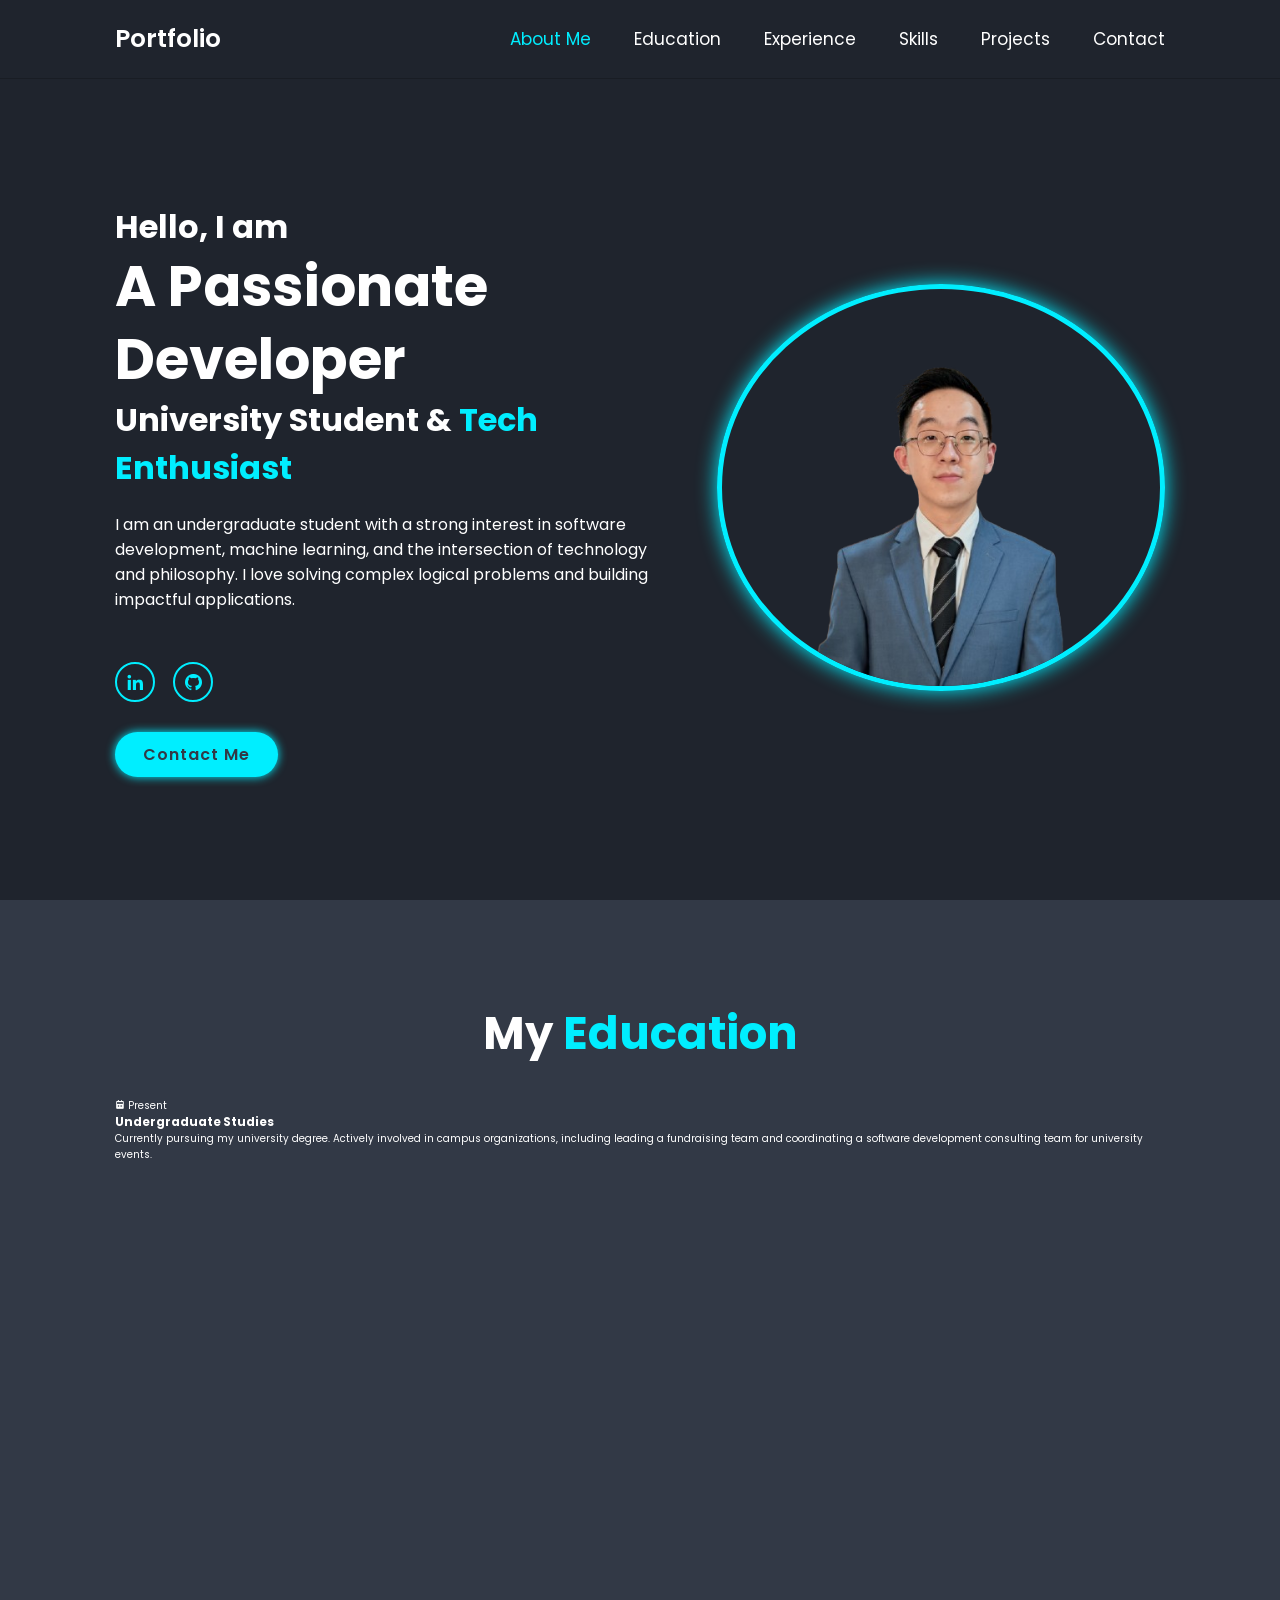
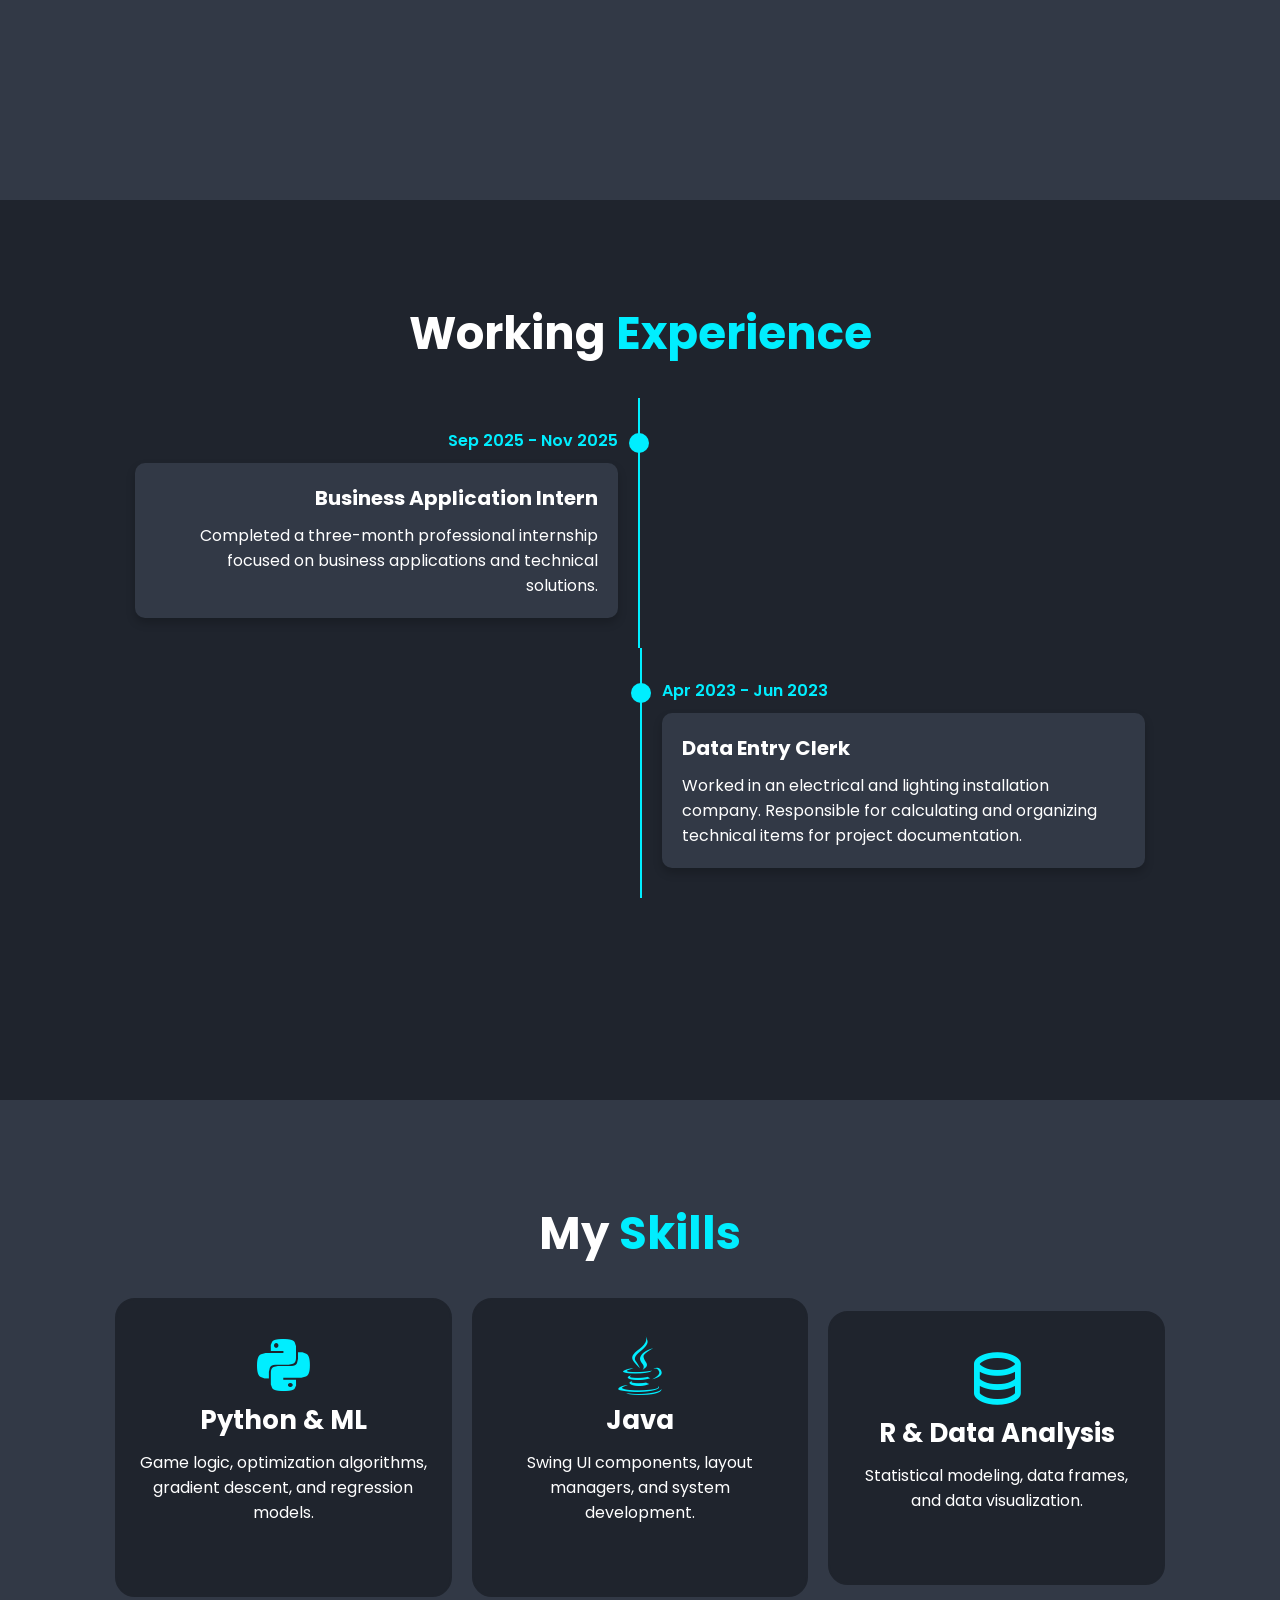
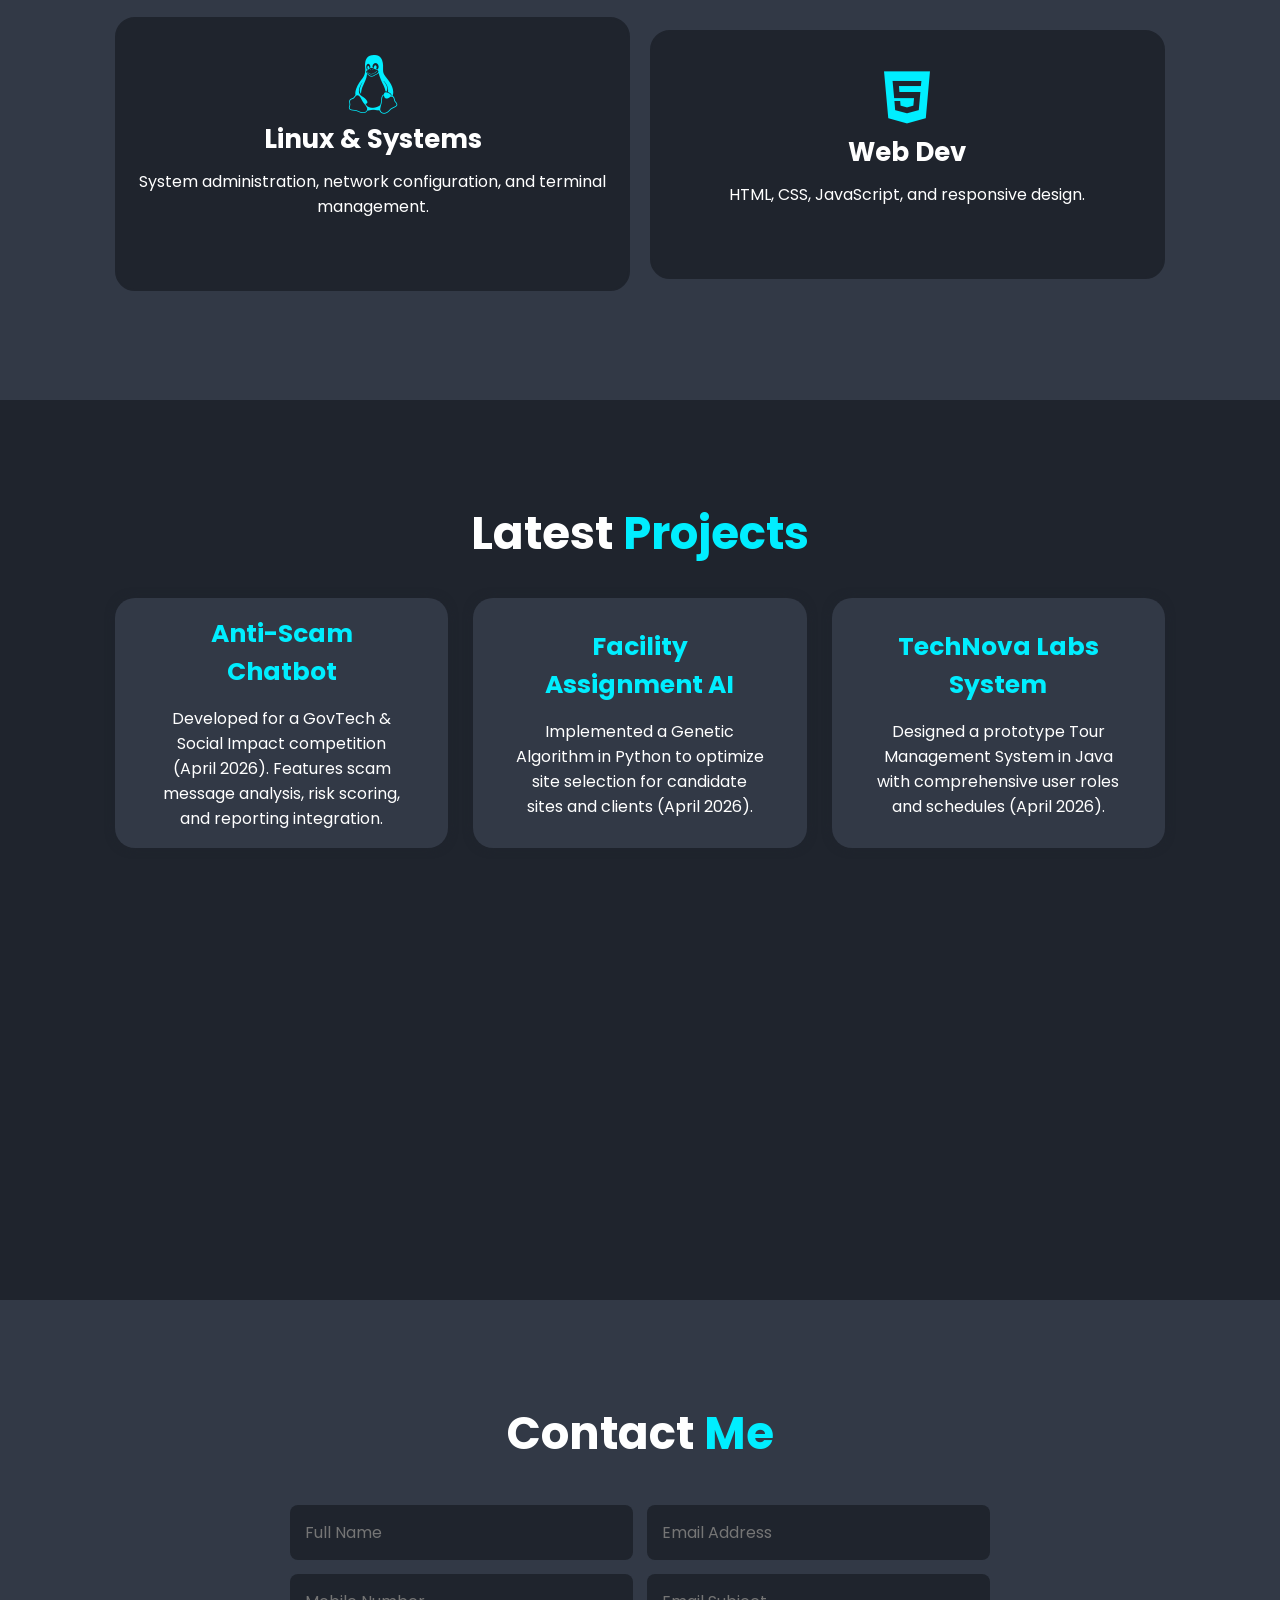
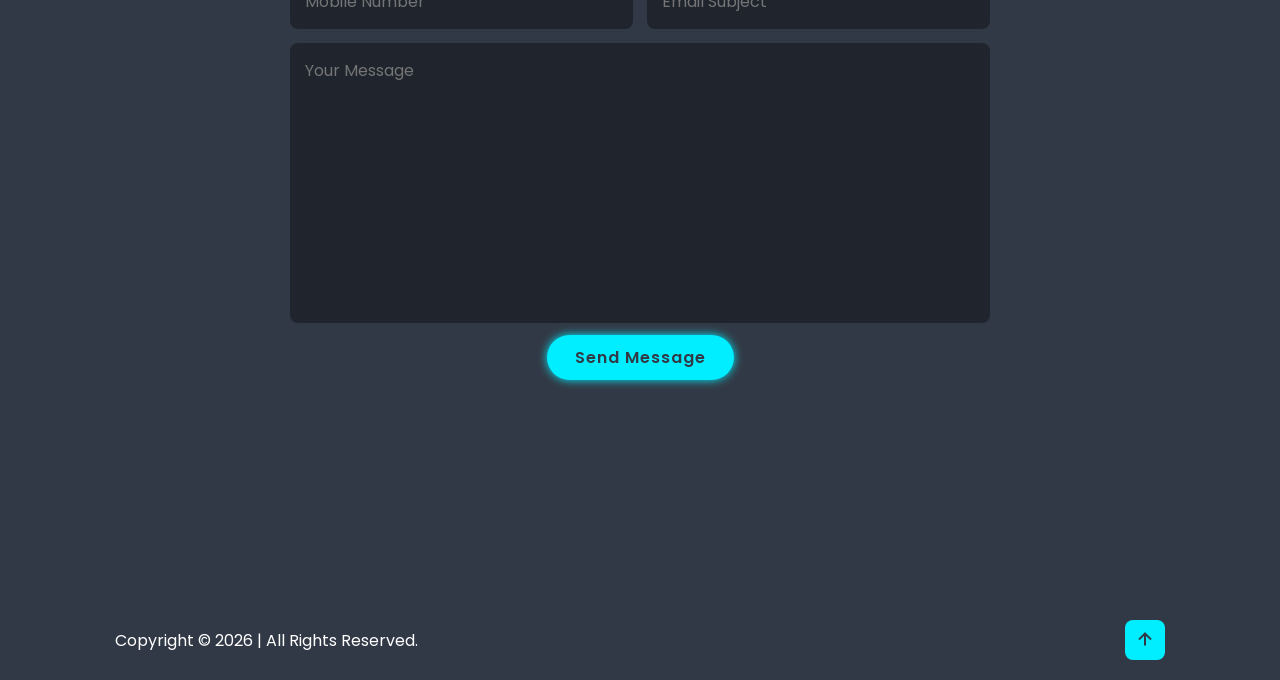
==== index.html @ 5f50805d "Update Profile & Contact Us Section" ====
<!DOCTYPE html>
<html lang="en">
<head>
    <meta charset="UTF-8">
    <meta name="viewport" content="width=device-width, initial-scale=1.0">
    <title>Personal Portfolio</title>
    <!-- Link to external CSS -->
    <link rel="stylesheet" href="style.css">
    <!-- Boxicons for icons -->
    <link href='https://unpkg.com/boxicons@2.1.4/css/boxicons.min.css' rel='stylesheet'>
</head>
<body>

    <!-- Header / Navbar -->
    <header class="header">
        <a href="#home" class="logo">Portfolio</a>
        
        <i class='bx bx-menu' id="menu-icon"></i>

        <nav class="navbar">
            <a href="#home" class="active">About Me</a>
            <a href="#education">Education</a>
            <a href="#experience">Experience</a>
            <a href="#skills">Skills</a>
            <a href="#projects">Projects</a>
            <a href="#contact">Contact</a>
        </nav>
    </header>

    <!-- About Me Section -->
    <section class="home" id="home">
        <div class="home-content">
            <h3>Hello, I am</h3>
            <h1>A Passionate Developer</h1>
            <h3>University Student & <span>Tech Enthusiast</span></h3>
            <p>I am an undergraduate student with a strong interest in software development, machine learning, and the intersection of technology and philosophy. I love solving complex logical problems and building impactful applications.</p>
            <div class="social-media">
                <a href="#"><i class='bx bxl-linkedin'></i></a>
                <a href="#"><i class='bx bxl-github'></i></a>
            </div>
            <a href="#contact" class="btn">Contact Me</a>
        </div>
        <div class="home-img">
            <img src="CK_Profile.png" alt="Profile Picture">
        </div>
    </section>

    <!-- Education Section -->
    <section class="education" id="education">
        <h2 class="heading">My <span>Education</span></h2>
        <div class="education-row">
            <div class="education-column">
                <div class="education-box">
                    <div class="education-content">
                        <div class="content">
                            <div class="year"><i class='bx bxs-calendar'></i> Present</div>
                            <h3>Undergraduate Studies</h3>
                            <p>Currently pursuing my university degree. Actively involved in campus organizations, including leading a fundraising team and coordinating a software development consulting team for university events.</p>
                        </div>
                    </div>
                </div>
            </div>
        </div>
    </section>

    <!-- Experience Section -->
    <section class="experience" id="experience">
        <h2 class="heading">Working <span>Experience</span></h2>
        <div class="timeline">
            <div class="timeline-item">
                <div class="timeline-dot"></div>
                <div class="timeline-date">Sep 2025 - Nov 2025</div>
                <div class="timeline-content">
                    <h3>Business Application Intern</h3>
                    <p>Completed a three-month professional internship focused on business applications and technical solutions.</p>
                </div>
            </div>
            <div class="timeline-item">
                <div class="timeline-dot"></div>
                <div class="timeline-date">Apr 2023 - Jun 2023</div>
                <div class="timeline-content">
                    <h3>Data Entry Clerk</h3>
                    <p>Worked in an electrical and lighting installation company. Responsible for calculating and organizing technical items for project documentation.</p>
                </div>
            </div>
        </div>
    </section>

    <!-- Skills Section -->
    <section class="skills" id="skills">
        <h2 class="heading">My <span>Skills</span></h2>
        <div class="skills-container">
            <div class="skill-box">
                <i class='bx bxl-python'></i>
                <h3>Python & ML</h3>
                <p>Game logic, optimization algorithms, gradient descent, and regression models.</p>
            </div>
            <div class="skill-box">
                <i class='bx bxl-java'></i>
                <h3>Java</h3>
                <p>Swing UI components, layout managers, and system development.</p>
            </div>
            <div class="skill-box">
                <i class='bx bx-data'></i>
                <h3>R & Data Analysis</h3>
                <p>Statistical modeling, data frames, and data visualization.</p>
            </div>
            <div class="skill-box">
                <i class='bx bxl-tux'></i>
                <h3>Linux & Systems</h3>
                <p>System administration, network configuration, and terminal management.</p>
            </div>
            <div class="skill-box">
                <i class='bx bxl-html5'></i>
                <h3>Web Dev</h3>
                <p>HTML, CSS, JavaScript, and responsive design.</p>
            </div>
        </div>
    </section>

    <!-- Projects Section -->
    <section class="projects" id="projects">
        <h2 class="heading">Latest <span>Projects</span></h2>
        <div class="portfolio-container">
            <div class="portfolio-box">
                <div class="portfolio-layer">
                    <h4>Anti-Scam Chatbot</h4>
                    <p>Developed for a GovTech & Social Impact competition (April 2026). Features scam message analysis, risk scoring, and reporting integration.</p>
                </div>
            </div>
            <div class="portfolio-box">
                <div class="portfolio-layer">
                    <h4>Facility Assignment AI</h4>
                    <p>Implemented a Genetic Algorithm in Python to optimize site selection for candidate sites and clients (April 2026).</p>
                </div>
            </div>
            <div class="portfolio-box">
                <div class="portfolio-layer">
                    <h4>TechNova Labs System</h4>
                    <p>Designed a prototype Tour Management System in Java with comprehensive user roles and schedules (April 2026).</p>
                </div>
            </div>
        </div>
    </section>

    <!-- Contact Section -->
    <section class="contact" id="contact">
        <h2 class="heading">Contact <span>Me</span></h2>
        
        <!-- Replace YOUR_EMAIL_HERE with your actual email address -->
        <form action="https://formsubmit.co/tterry616@gmail.com" method="POST">
            
            <!-- Optional: Hide the ReCaptcha and specify a success page -->
            <input type="hidden" name="_captcha" value="false">
            <input type="hidden" name="_next" value="https://tangcheekinportfolio.vercel.app/"> <!-- Optional redirect -->

            <div class="input-box">
                <!-- Added name attributes and 'required' so they can't send empty forms -->
                <input type="text" name="name" placeholder="Full Name" required>
                <input type="email" name="email" placeholder="Email Address" required>
            </div>
            <div class="input-box">
                <input type="number" name="phone" placeholder="Mobile Number">
                <input type="text" name="subject" placeholder="Email Subject" required>
            </div>
            <!-- Added name attribute -->
            <textarea name="message" id="" cols="30" rows="10" placeholder="Your Message" required></textarea>
            <input type="submit" value="Send Message" class="btn">
        </form>
    </section>

    <!-- Footer -->
    <footer class="footer">
        <div class="footer-text">
            <p>Copyright &copy; 2026 | All Rights Reserved.</p>
        </div>
        <div class="footer-iconTop">
            <a href="#home"><i class='bx bx-up-arrow-alt'></i></a>
        </div>
    </footer>

    <!-- Link to external JavaScript -->
    <script src="script.js"></script>
</body>
</html>
---- style.css ----
@import url('https://fonts.googleapis.com/css2?family=Poppins:wght@300;400;500;600;700&display=swap');

* {
    margin: 0;
    padding: 0;
    box-sizing: border-box;
    text-decoration: none;
    border: none;
    outline: none;
    scroll-behavior: smooth;
    font-family: 'Poppins', sans-serif;
}

:root {
    --bg-color: #1f242d;
    --second-bg-color: #323946;
    --text-color: #fff;
    --main-color: #0ef;
}

html {
    font-size: 62.5%;
    overflow-x: hidden;
}

body {
    background: var(--bg-color);
    color: var(--text-color);
}

section {
    min-height: 100vh;
    padding: 10rem 9% 2rem;
}

.heading {
    text-align: center;
    font-size: 4.5rem;
    margin-bottom: 3rem;
}

.heading span {
    color: var(--main-color);
}

/* --- Header --- */
.header {
    position: fixed;
    top: 0;
    left: 0;
    width: 100%;
    padding: 2rem 9%;
    background: var(--bg-color);
    display: flex;
    justify-content: space-between;
    align-items: center;
    z-index: 100;
    border-bottom: 1px solid rgba(0, 0, 0, 0.2);
}

.logo {
    font-size: 2.5rem;
    color: var(--text-color);
    font-weight: 600;
    cursor: pointer;
}

.navbar a {
    font-size: 1.7rem;
    color: var(--text-color);
    margin-left: 4rem;
    transition: .3s;
}

.navbar a:hover,
.navbar a.active {
    color: var(--main-color);
}

#menu-icon {
    font-size: 3.6rem;
    color: var(--text-color);
    display: none;
    cursor: pointer;
}

/* --- Home / About Me --- */
.home {
    display: flex;
    justify-content: center;
    align-items: center;
    gap: 4rem;
}

.home-content h3 {
    font-size: 3.2rem;
    font-weight: 700;
}

.home-content h3:nth-of-type(2) {
    margin-bottom: 2rem;
}

span {
    color: var(--main-color);
}

.home-content h1 {
    font-size: 5.6rem;
    font-weight: 700;
    line-height: 1.3;
}

.home-content p {
    font-size: 1.6rem;
    margin-bottom: 2rem;
}

.social-media a {
    display: inline-flex;
    justify-content: center;
    align-items: center;
    width: 4rem;
    height: 4rem;
    background: transparent;
    border: .2rem solid var(--main-color);
    border-radius: 50%;
    font-size: 2rem;
    color: var(--main-color);
    margin: 3rem 1.5rem 3rem 0;
    transition: .5s ease;
}

.social-media a:hover {
    background: var(--main-color);
    color: var(--second-bg-color);
    box-shadow: 0 0 1rem var(--main-color);
}

.btn {
    display: inline-block;
    padding: 1rem 2.8rem;
    background: var(--main-color);
    border-radius: 4rem;
    box-shadow: 0 0 1rem var(--main-color);
    font-size: 1.6rem;
    color: var(--second-bg-color);
    letter-spacing: .1rem;
    font-weight: 600;
    transition: .5s ease;
}

.btn:hover {
    box-shadow: none;
}

.home-img img {
    width: 35vw;
    border-radius: 50%;
    border: 5px solid var(--main-color);
    box-shadow: 0 0 20px var(--main-color);
}

/* --- General Sections Styling --- */
.education, .skills, .contact {
    background: var(--second-bg-color);
}

/* --- Experience Timeline --- */
.timeline {
    position: relative;
    max-width: 1200px;
    margin: 0 auto;
}

.timeline-item {
    padding: 3rem 2rem;
    position: relative;
    width: 50%;
    border-left: .2rem solid var(--main-color);
}

.timeline-item:nth-child(even) {
    left: 50%;
}

.timeline-item:nth-child(odd) {
    left: 0;
    text-align: right;
    border-left: none;
    border-right: .2rem solid var(--main-color);
}

.timeline-dot {
    position: absolute;
    width: 2rem;
    height: 2rem;
    background: var(--main-color);
    border-radius: 50%;
    top: 3.5rem;
}

.timeline-item:nth-child(odd) .timeline-dot {
    right: -1.1rem;
}

.timeline-item:nth-child(even) .timeline-dot {
    left: -1.1rem;
}

.timeline-date {
    font-size: 1.6rem;
    color: var(--main-color);
    font-weight: 600;
    margin-bottom: 1rem;
}

.timeline-content {
    background: var(--second-bg-color);
    padding: 2rem;
    border-radius: 1rem;
    box-shadow: 0 .5rem 1rem rgba(0,0,0,0.2);
}

.timeline-content h3 {
    font-size: 2rem;
    margin-bottom: 1rem;
}

.timeline-content p {
    font-size: 1.6rem;
}

/* --- Skills --- */
.skills-container {
    display: flex;
    justify-content: center;
    align-items: center;
    flex-wrap: wrap;
    gap: 2rem;
}

.skill-box {
    flex: 1 1 30rem;
    background: var(--bg-color);
    padding: 3rem 2rem 4rem;
    border-radius: 2rem;
    text-align: center;
    border: .2rem solid var(--bg-color);
    transition: .5s ease;
}

.skill-box:hover {
    border-color: var(--main-color);
    transform: scale(1.02);
}

.skill-box i {
    font-size: 7rem;
    color: var(--main-color);
}

.skill-box h3 {
    font-size: 2.6rem;
}

.skill-box p {
    font-size: 1.6rem;
    margin: 1rem 0 3rem;
}

/* --- Projects --- */
.portfolio-container {
    display: grid;
    grid-template-columns: repeat(auto-fit, minmax(300px, 1fr));
    align-items: center;
    gap: 2.5rem;
}

.portfolio-box {
    position: relative;
    border-radius: 2rem;
    box-shadow: 0 0 1rem var(--bg-color);
    overflow: hidden;
    display: flex;
    background: var(--second-bg-color);
    padding: 4rem;
    height: 250px;
}

.portfolio-layer {
    display: flex;
    justify-content: center;
    align-items: center;
    flex-direction: column;
    text-align: center;
}

.portfolio-layer h4 {
    font-size: 2.5rem;
    color: var(--main-color);
    margin-bottom: 1.5rem;
}

.portfolio-layer p {
    font-size: 1.6rem;
}

/* --- Contact --- */
.contact form {
    max-width: 70rem;
    margin: 1rem auto;
    text-align: center;
    margin-bottom: 3rem;
}

.contact form .input-box {
    display: flex;
    justify-content: space-between;
    flex-wrap: wrap;
}

.contact form .input-box input,
.contact form textarea {
    width: 100%;
    padding: 1.5rem;
    font-size: 1.6rem;
    color: var(--text-color);
    background: var(--bg-color);
    border-radius: .8rem;
    margin: .7rem 0;
}

.contact form .input-box input {
    width: 49%;
}

.contact form textarea {
    resize: none;
}

/* --- Footer --- */
.footer {
    display: flex;
    justify-content: space-between;
    align-items: center;
    flex-wrap: wrap;
    padding: 2rem 9%;
    background: var(--second-bg-color);
}

.footer-text p {
    font-size: 1.6rem;
}

.footer-iconTop a {
    display: inline-flex;
    justify-content: center;
    align-items: center;
    padding: .8rem;
    background: var(--main-color);
    border-radius: .8rem;
    transition: .5s ease;
}

.footer-iconTop a:hover {
    box-shadow: 0 0 1rem var(--main-color);
}

.footer-iconTop a i {
    font-size: 2.4rem;
    color: var(--second-bg-color);
}

/* --- Responsive Media Queries --- */
@media (max-width: 991px) {
    html {
        font-size: 55%;
    }
    .timeline-item { width: 100%; border-left: .2rem solid var(--main-color); border-right: none;}
    .timeline-item:nth-child(even), .timeline-item:nth-child(odd) { left: 0; text-align: left; }
    .timeline-item:nth-child(odd) .timeline-dot, .timeline-item:nth-child(even) .timeline-dot { left: -1.1rem; }
}

@media (max-width: 768px) {
    #menu-icon {
        display: block;
    }
    .navbar {
        position: absolute;
        top: 100%;
        left: 0;
        width: 100%;
        padding: 1rem 3%;
        background: var(--bg-color);
        border-top: .1rem solid rgba(0, 0, 0, .2);
        box-shadow: 0 .5rem 1rem rgba(0, 0, 0, .2);
        display: none;
    }
    .navbar.active {
        display: block;
    }
    .navbar a {
        display: block;
        font-size: 2rem;
        margin: 3rem 0;
    }
    .home {
        flex-direction: column;
    }
    .home-content h3 {
        font-size: 2.6rem;
    }
    .home-content h1 {
        font-size: 5rem;
    }
    .home-img img {
        width: 70vw;
        margin-top: 4rem;
    }
    .contact form .input-box input {
        width: 100%;
    }
}
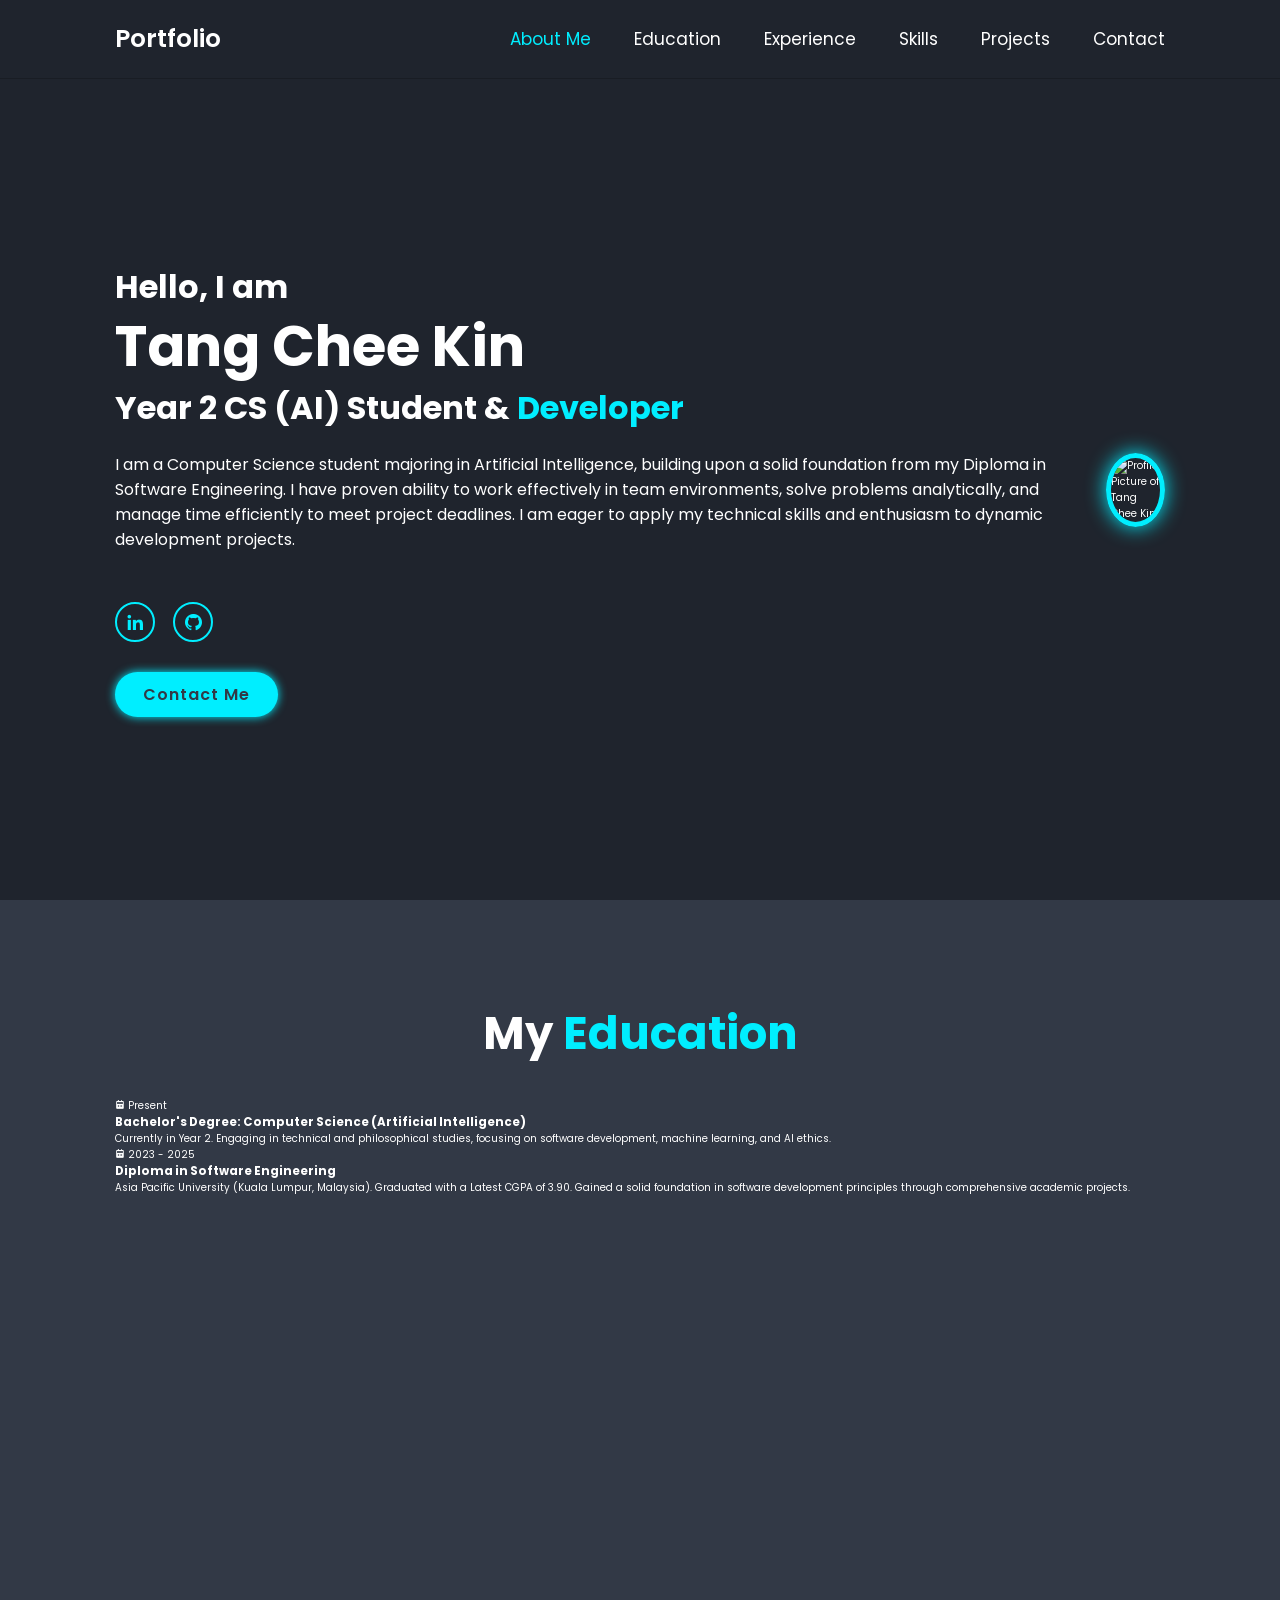
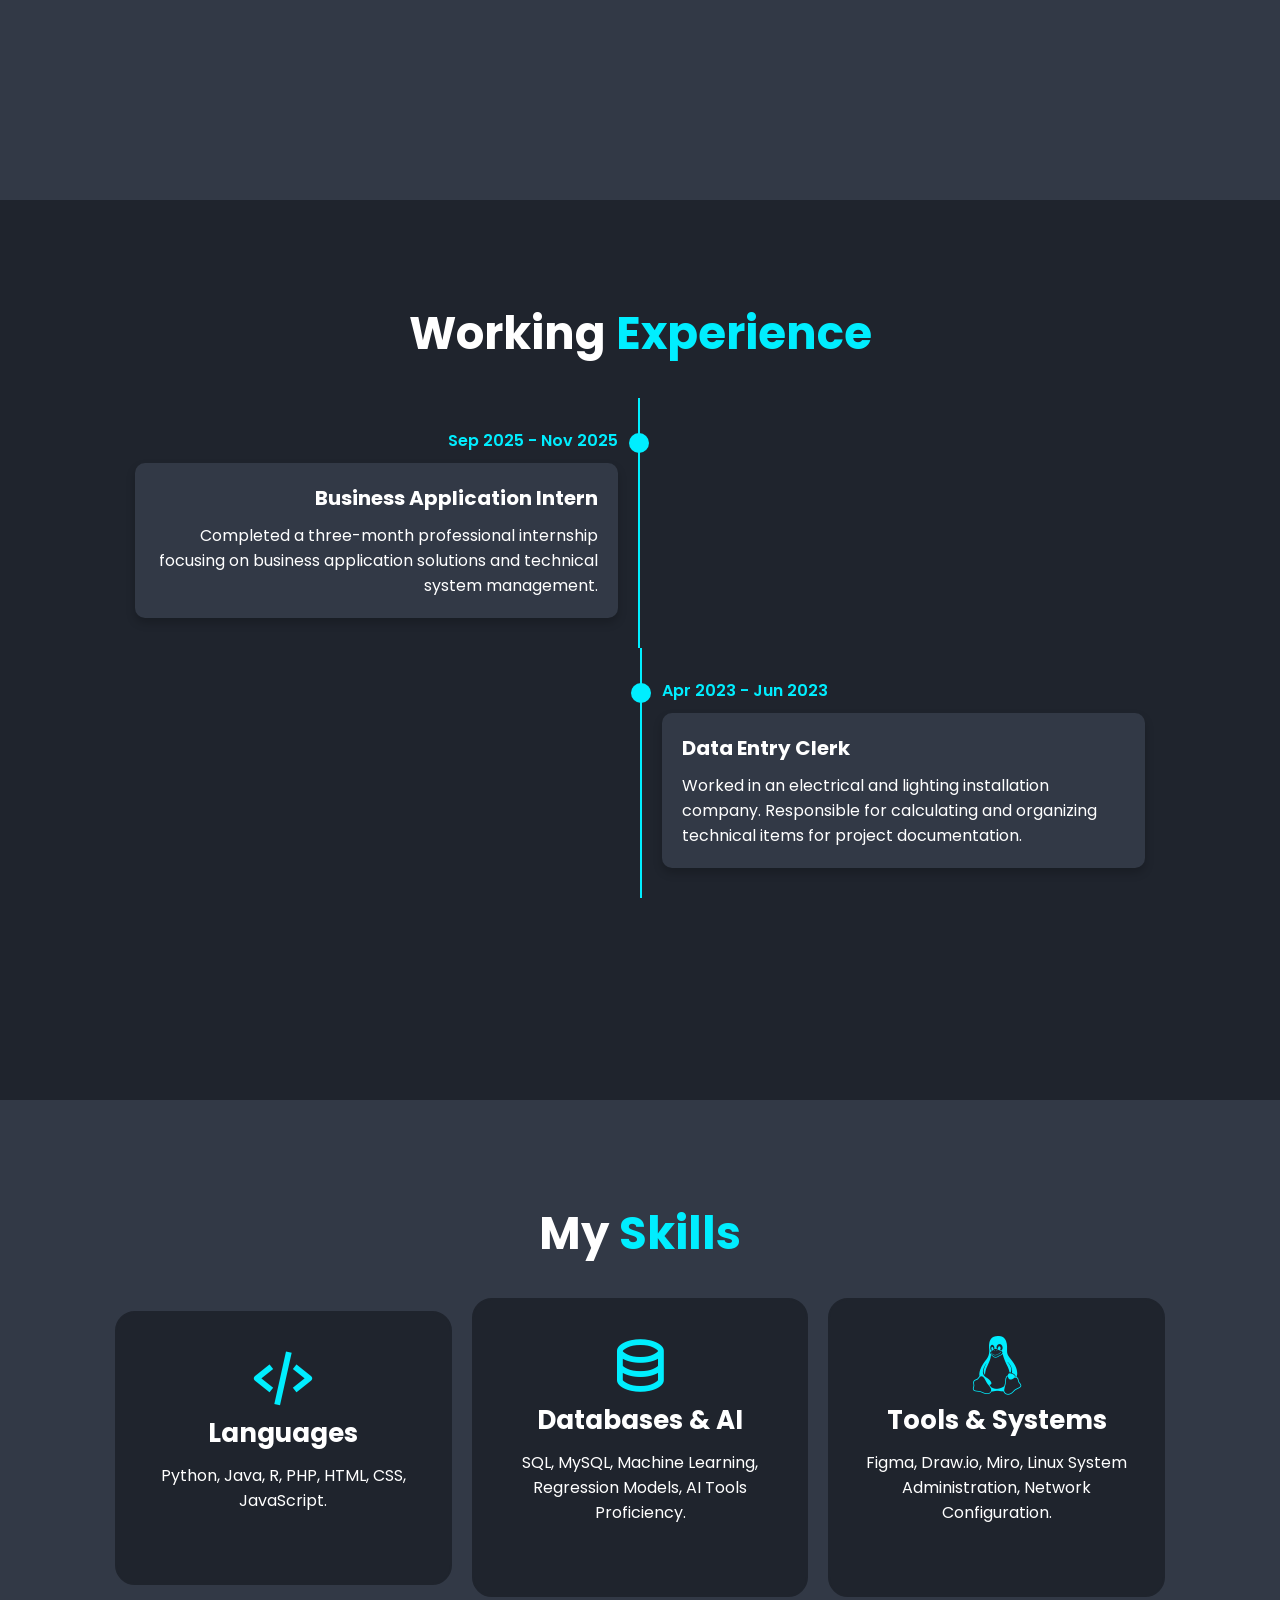
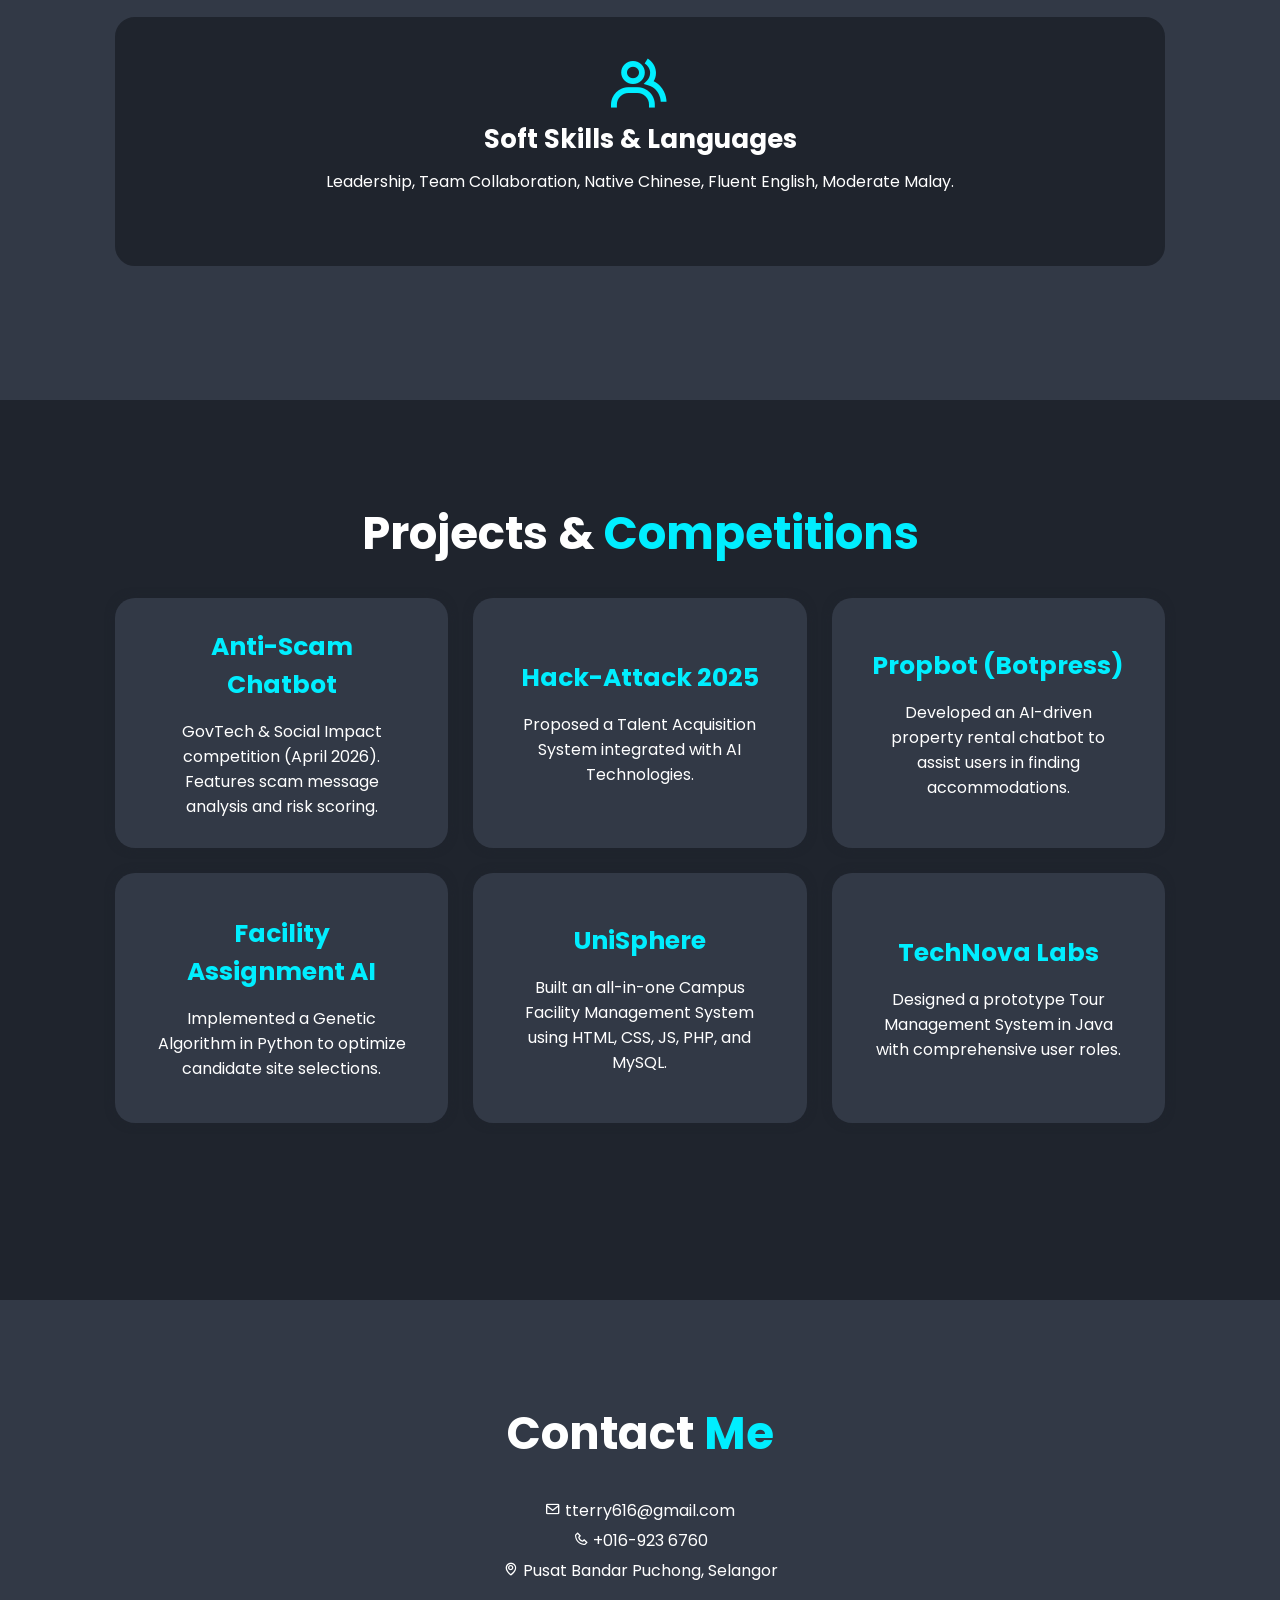
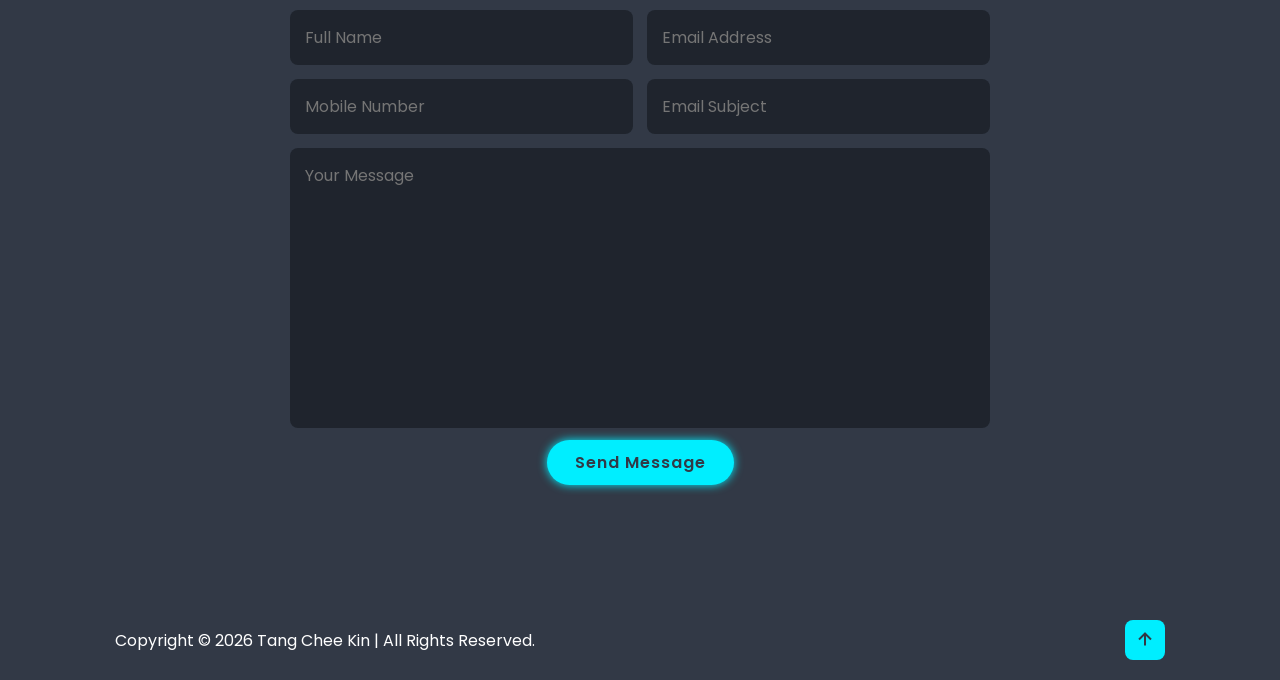
==== commit d8b881b9: "Update education & about me description" ====
--- a/index.html
+++ b/index.html
@@ -3,7 +3,7 @@
 <head>
     <meta charset="UTF-8">
     <meta name="viewport" content="width=device-width, initial-scale=1.0">
-    <title>Personal Portfolio</title>
+    <title>Tang Chee Kin - Portfolio</title>
     <!-- Link to external CSS -->
     <link rel="stylesheet" href="style.css">
     <!-- Boxicons for icons -->
@@ -31,9 +31,9 @@
     <section class="home" id="home">
         <div class="home-content">
             <h3>Hello, I am</h3>
-            <h1>A Passionate Developer</h1>
-            <h3>University Student & <span>Tech Enthusiast</span></h3>
-            <p>I am an undergraduate student with a strong interest in software development, machine learning, and the intersection of technology and philosophy. I love solving complex logical problems and building impactful applications.</p>
+            <h1>Tang Chee Kin</h1>
+            <h3>Year 2 CS (AI) Student & <span>Developer</span></h3>
+            <p>I am a Computer Science student majoring in Artificial Intelligence, building upon a solid foundation from my Diploma in Software Engineering. I have proven ability to work effectively in team environments, solve problems analytically, and manage time efficiently to meet project deadlines. I am eager to apply my technical skills and enthusiasm to dynamic development projects.</p>
             <div class="social-media">
                 <a href="#"><i class='bx bxl-linkedin'></i></a>
                 <a href="#"><i class='bx bxl-github'></i></a>
@@ -41,7 +41,7 @@
             <a href="#contact" class="btn">Contact Me</a>
         </div>
         <div class="home-img">
-            <img src="CK_Profile.png" alt="Profile Picture">
+            <img src="Profile.png" alt="Profile Picture of Tang Chee Kin">
         </div>
     </section>
 
@@ -54,8 +54,15 @@
                     <div class="education-content">
                         <div class="content">
                             <div class="year"><i class='bx bxs-calendar'></i> Present</div>
-                            <h3>Undergraduate Studies</h3>
-                            <p>Currently pursuing my university degree. Actively involved in campus organizations, including leading a fundraising team and coordinating a software development consulting team for university events.</p>
+                            <h3>Bachelor's Degree: Computer Science (Artificial Intelligence)</h3>
+                            <p>Currently in Year 2. Engaging in technical and philosophical studies, focusing on software development, machine learning, and AI ethics.</p>
+                        </div>
+                    </div>
+                    <div class="education-content">
+                        <div class="content">
+                            <div class="year"><i class='bx bxs-calendar'></i> 2023 - 2025</div>
+                            <h3>Diploma in Software Engineering</h3>
+                            <p>Asia Pacific University (Kuala Lumpur, Malaysia). Graduated with a Latest CGPA of 3.90. Gained a solid foundation in software development principles through comprehensive academic projects.</p>
                         </div>
                     </div>
                 </div>
@@ -72,7 +79,7 @@
                 <div class="timeline-date">Sep 2025 - Nov 2025</div>
                 <div class="timeline-content">
                     <h3>Business Application Intern</h3>
-                    <p>Completed a three-month professional internship focused on business applications and technical solutions.</p>
+                    <p>Completed a three-month professional internship focusing on business application solutions and technical system management.</p>
                 </div>
             </div>
             <div class="timeline-item">
@@ -91,53 +98,66 @@
         <h2 class="heading">My <span>Skills</span></h2>
         <div class="skills-container">
             <div class="skill-box">
-                <i class='bx bxl-python'></i>
-                <h3>Python & ML</h3>
-                <p>Game logic, optimization algorithms, gradient descent, and regression models.</p>
-            </div>
-            <div class="skill-box">
-                <i class='bx bxl-java'></i>
-                <h3>Java</h3>
-                <p>Swing UI components, layout managers, and system development.</p>
+                <i class='bx bx-code-alt'></i>
+                <h3>Languages</h3>
+                <p>Python, Java, R, PHP, HTML, CSS, JavaScript.</p>
             </div>
             <div class="skill-box">
                 <i class='bx bx-data'></i>
-                <h3>R & Data Analysis</h3>
-                <p>Statistical modeling, data frames, and data visualization.</p>
+                <h3>Databases & AI</h3>
+                <p>SQL, MySQL, Machine Learning, Regression Models, AI Tools Proficiency.</p>
             </div>
             <div class="skill-box">
                 <i class='bx bxl-tux'></i>
-                <h3>Linux & Systems</h3>
-                <p>System administration, network configuration, and terminal management.</p>
-            </div>
-            <div class="skill-box">
-                <i class='bx bxl-html5'></i>
-                <h3>Web Dev</h3>
-                <p>HTML, CSS, JavaScript, and responsive design.</p>
+                <h3>Tools & Systems</h3>
+                <p>Figma, Draw.io, Miro, Linux System Administration, Network Configuration.</p>
+            </div>
+            <div class="skill-box">
+                <i class='bx bx-group'></i>
+                <h3>Soft Skills & Languages</h3>
+                <p>Leadership, Team Collaboration, Native Chinese, Fluent English, Moderate Malay.</p>
             </div>
         </div>
     </section>
 
     <!-- Projects Section -->
     <section class="projects" id="projects">
-        <h2 class="heading">Latest <span>Projects</span></h2>
+        <h2 class="heading">Projects & <span>Competitions</span></h2>
         <div class="portfolio-container">
             <div class="portfolio-box">
                 <div class="portfolio-layer">
                     <h4>Anti-Scam Chatbot</h4>
-                    <p>Developed for a GovTech & Social Impact competition (April 2026). Features scam message analysis, risk scoring, and reporting integration.</p>
+                    <p>GovTech & Social Impact competition (April 2026). Features scam message analysis and risk scoring.</p>
+                </div>
+            </div>
+            <div class="portfolio-box">
+                <div class="portfolio-layer">
+                    <h4>Hack-Attack 2025</h4>
+                    <p>Proposed a Talent Acquisition System integrated with AI Technologies.</p>
+                </div>
+            </div>
+            <div class="portfolio-box">
+                <div class="portfolio-layer">
+                    <h4>Propbot (Botpress)</h4>
+                    <p>Developed an AI-driven property rental chatbot to assist users in finding accommodations.</p>
                 </div>
             </div>
             <div class="portfolio-box">
                 <div class="portfolio-layer">
                     <h4>Facility Assignment AI</h4>
-                    <p>Implemented a Genetic Algorithm in Python to optimize site selection for candidate sites and clients (April 2026).</p>
-                </div>
-            </div>
-            <div class="portfolio-box">
-                <div class="portfolio-layer">
-                    <h4>TechNova Labs System</h4>
-                    <p>Designed a prototype Tour Management System in Java with comprehensive user roles and schedules (April 2026).</p>
+                    <p>Implemented a Genetic Algorithm in Python to optimize candidate site selections.</p>
+                </div>
+            </div>
+            <div class="portfolio-box">
+                <div class="portfolio-layer">
+                    <h4>UniSphere</h4>
+                    <p>Built an all-in-one Campus Facility Management System using HTML, CSS, JS, PHP, and MySQL.</p>
+                </div>
+            </div>
+            <div class="portfolio-box">
+                <div class="portfolio-layer">
+                    <h4>TechNova Labs</h4>
+                    <p>Designed a prototype Tour Management System in Java with comprehensive user roles.</p>
                 </div>
             </div>
         </div>
@@ -147,15 +167,15 @@
     <section class="contact" id="contact">
         <h2 class="heading">Contact <span>Me</span></h2>
         
-        <!-- Replace YOUR_EMAIL_HERE with your actual email address -->
+        <div style="text-align: center; margin-bottom: 2rem;">
+            <p style="font-size: 1.6rem; margin-bottom: 0.5rem;"><i class='bx bx-envelope'></i> tterry616@gmail.com</p>
+            <p style="font-size: 1.6rem; margin-bottom: 0.5rem;"><i class='bx bx-phone'></i> +016-923 6760</p>
+            <p style="font-size: 1.6rem;"><i class='bx bx-map'></i> Pusat Bandar Puchong, Selangor</p>
+        </div>
+
         <form action="https://formsubmit.co/tterry616@gmail.com" method="POST">
-            
-            <!-- Optional: Hide the ReCaptcha and specify a success page -->
             <input type="hidden" name="_captcha" value="false">
-            <input type="hidden" name="_next" value="https://tangcheekinportfolio.vercel.app/"> <!-- Optional redirect -->
-
             <div class="input-box">
-                <!-- Added name attributes and 'required' so they can't send empty forms -->
                 <input type="text" name="name" placeholder="Full Name" required>
                 <input type="email" name="email" placeholder="Email Address" required>
             </div>
@@ -163,7 +183,6 @@
                 <input type="number" name="phone" placeholder="Mobile Number">
                 <input type="text" name="subject" placeholder="Email Subject" required>
             </div>
-            <!-- Added name attribute -->
             <textarea name="message" id="" cols="30" rows="10" placeholder="Your Message" required></textarea>
             <input type="submit" value="Send Message" class="btn">
         </form>
@@ -172,7 +191,7 @@
     <!-- Footer -->
     <footer class="footer">
         <div class="footer-text">
-            <p>Copyright &copy; 2026 | All Rights Reserved.</p>
+            <p>Copyright &copy; 2026 Tang Chee Kin | All Rights Reserved.</p>
         </div>
         <div class="footer-iconTop">
             <a href="#home"><i class='bx bx-up-arrow-alt'></i></a>
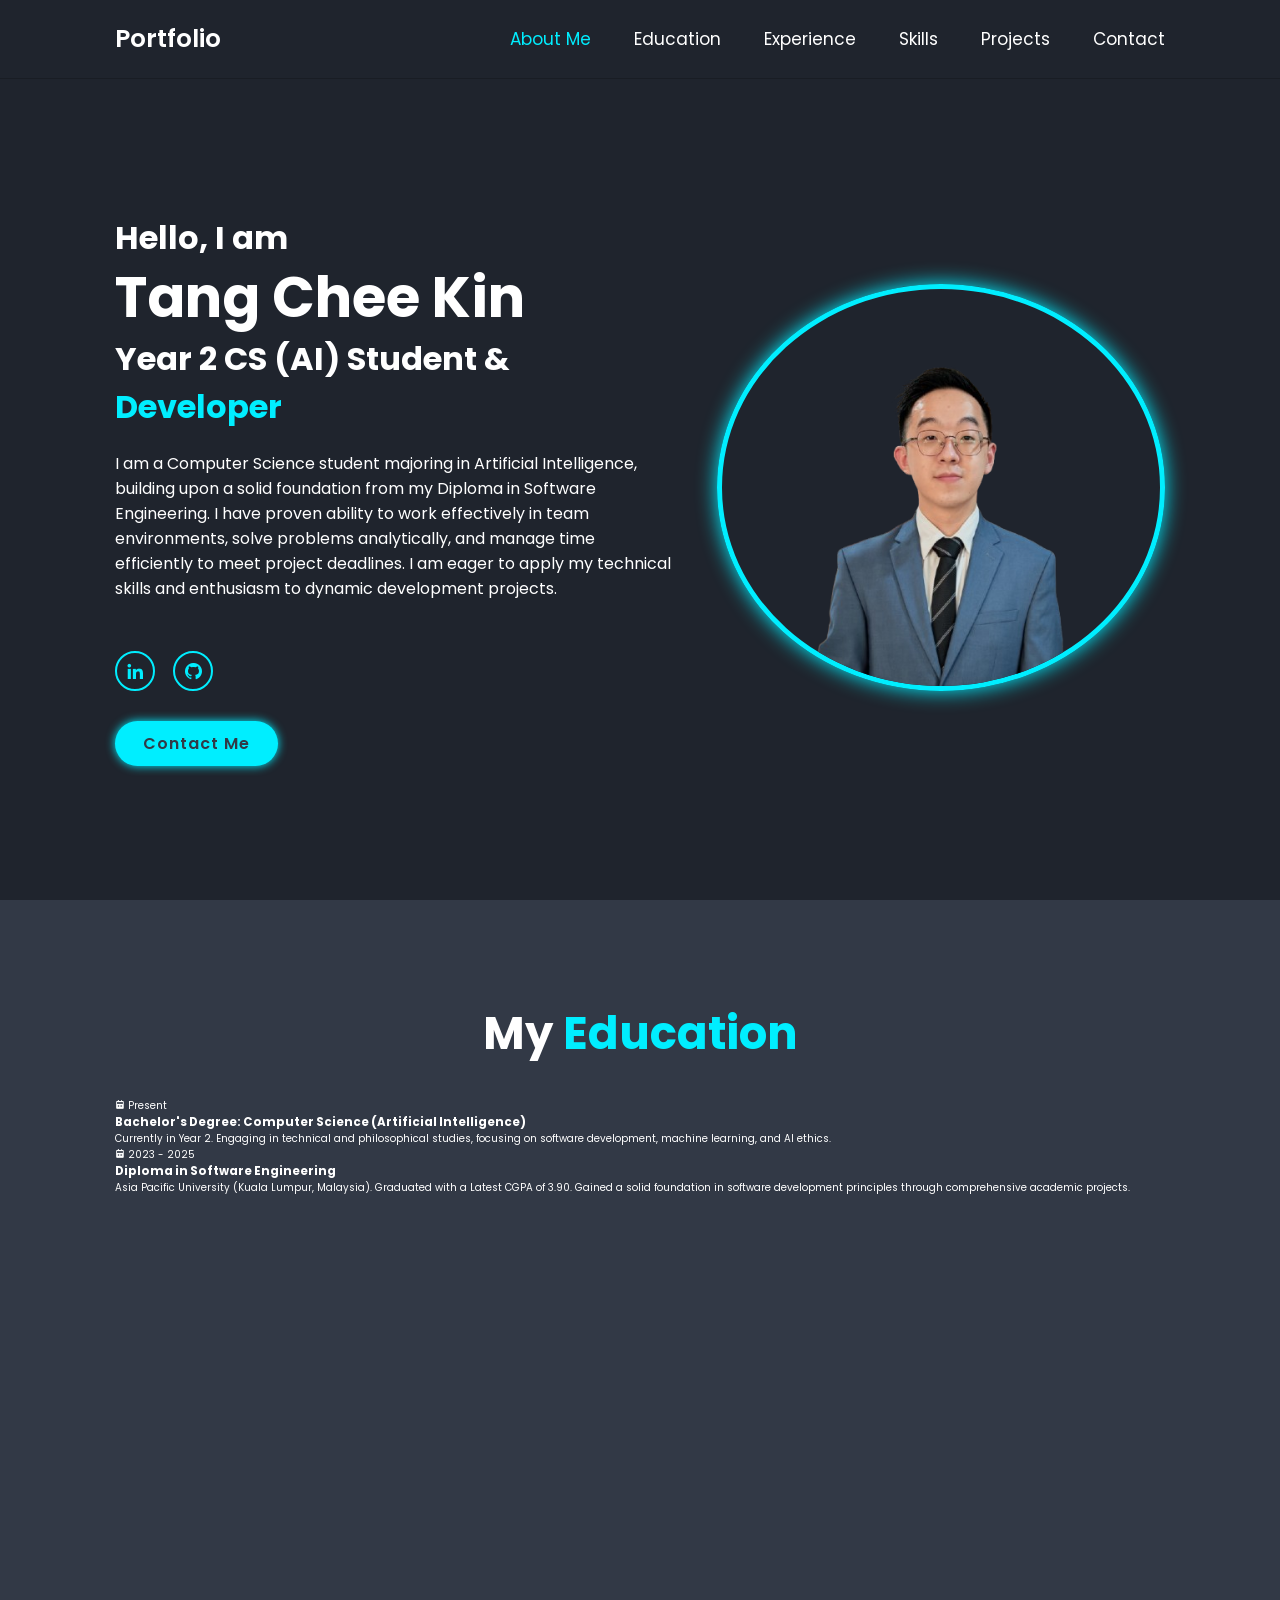
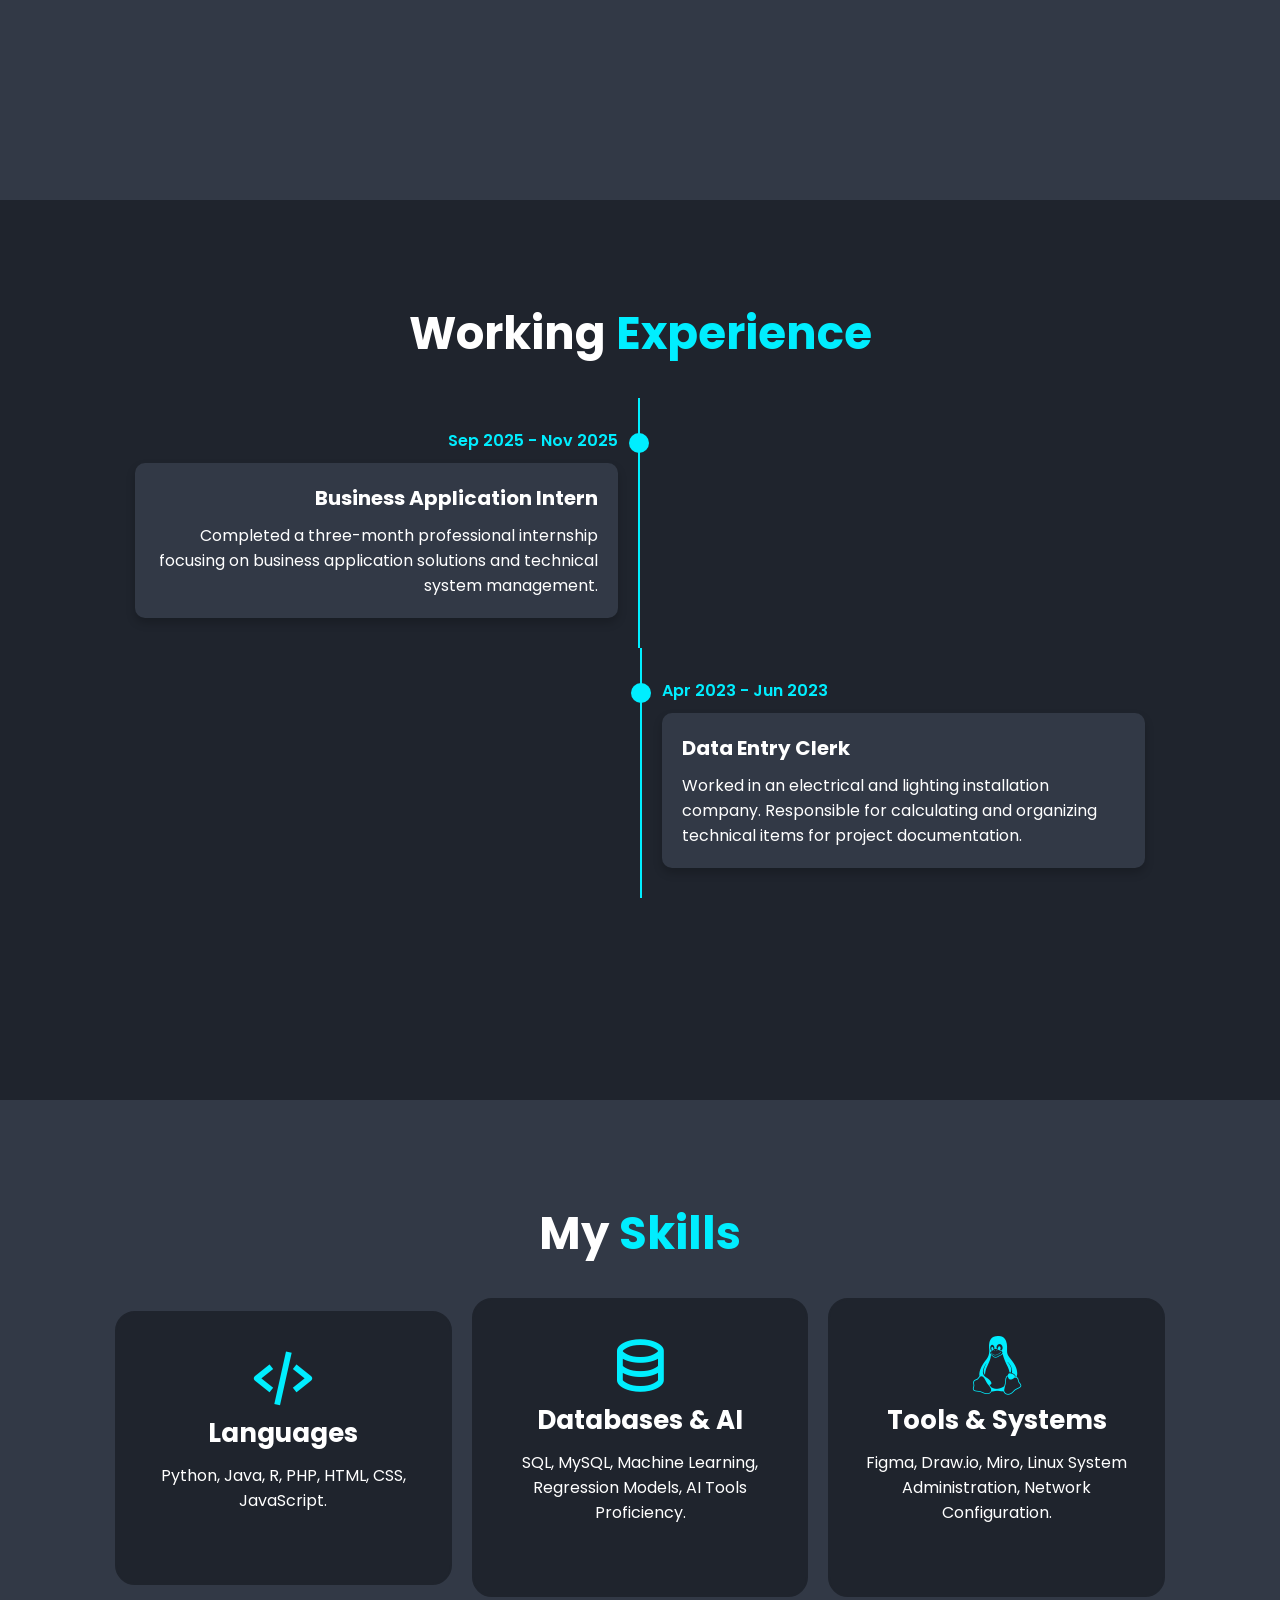
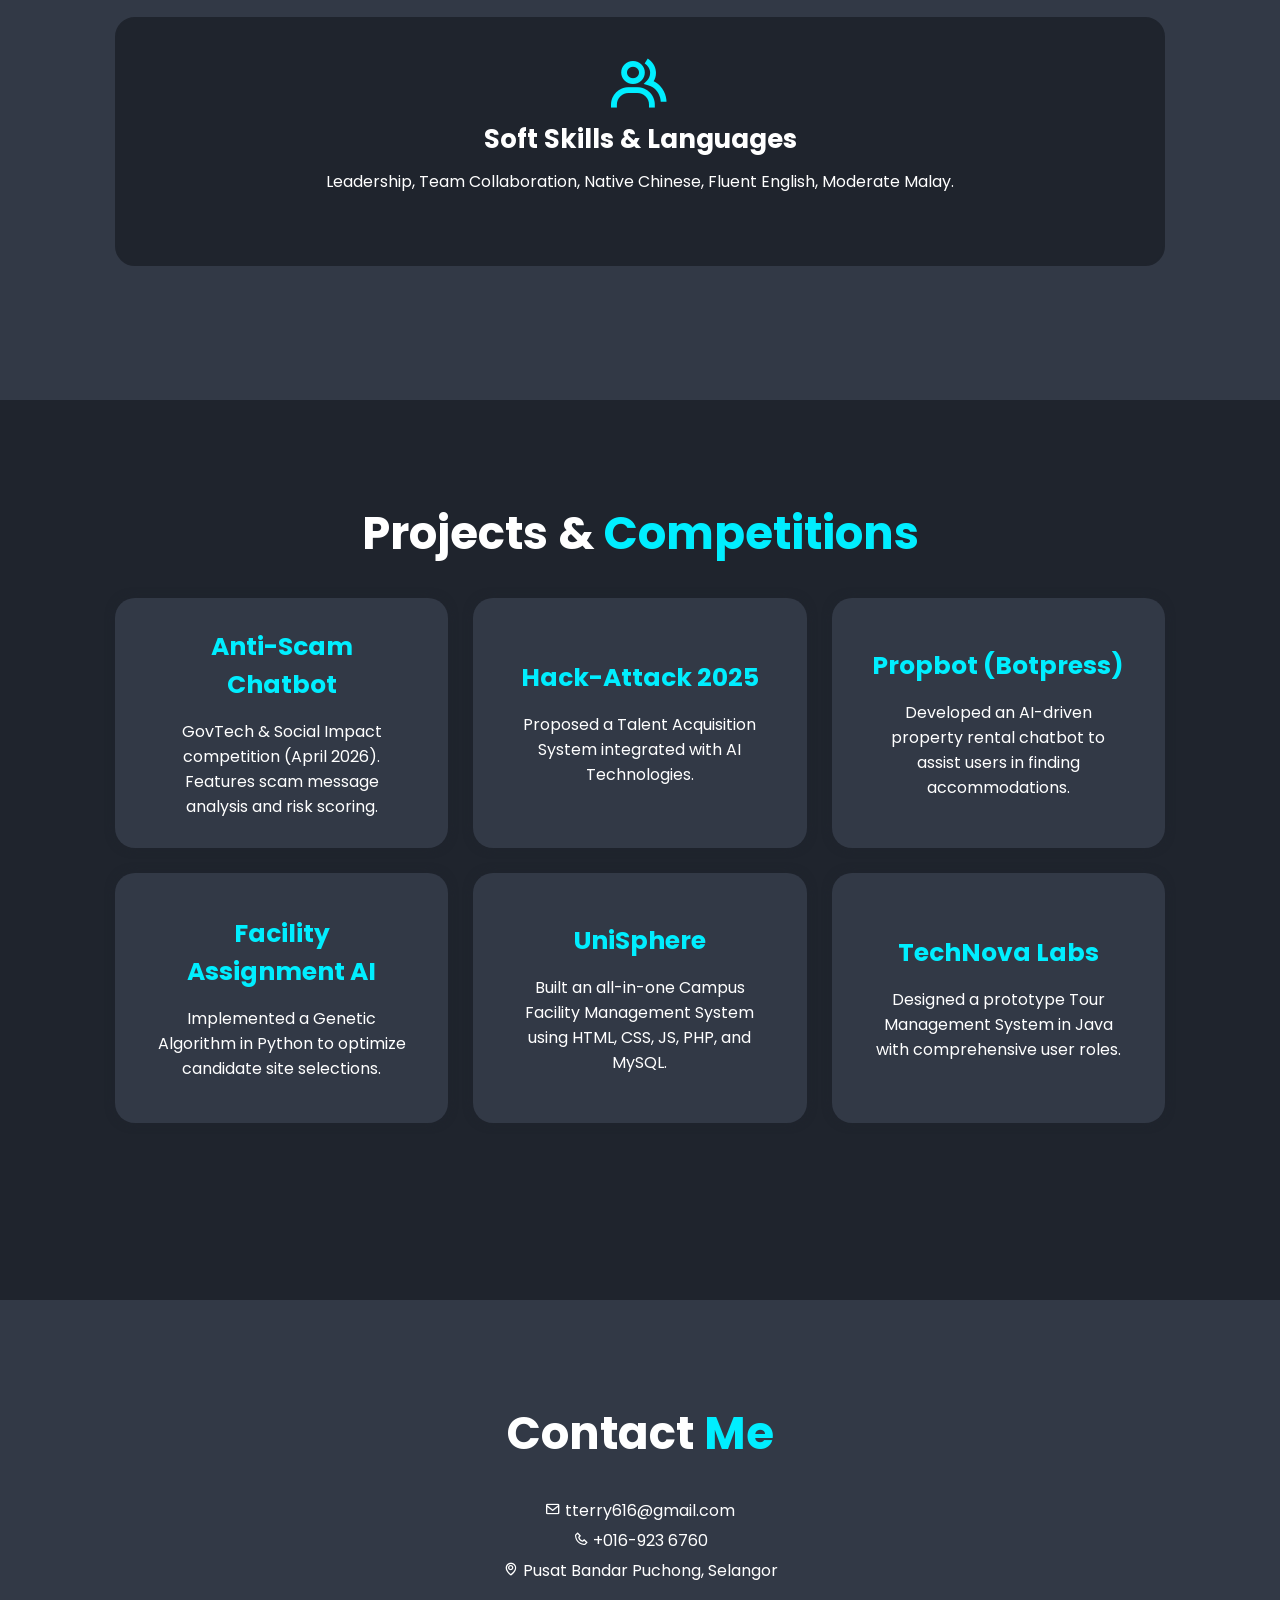
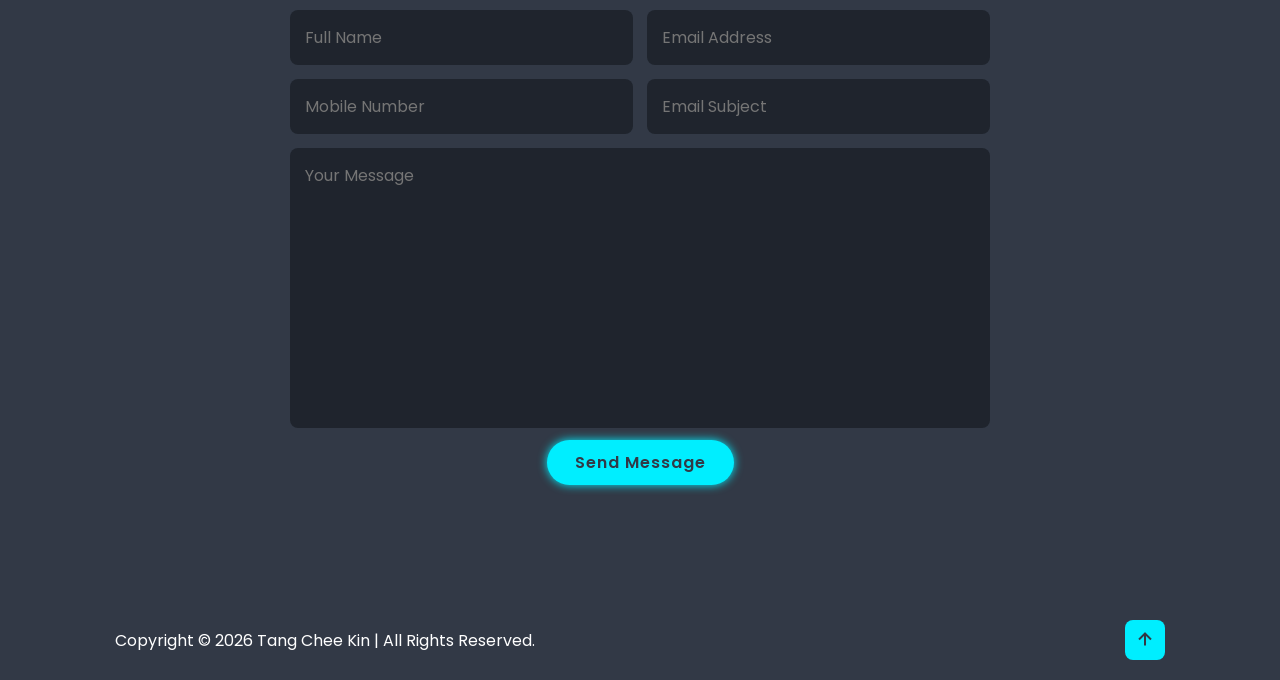
==== commit c54d7bcb: "Update Profile Pic" ====
--- a/index.html
+++ b/index.html
@@ -41,7 +41,7 @@
             <a href="#contact" class="btn">Contact Me</a>
         </div>
         <div class="home-img">
-            <img src="Profile.png" alt="Profile Picture of Tang Chee Kin">
+            <img src="CK_Profile.png" alt="Profile Picture of Tang Chee Kin">
         </div>
     </section>
 
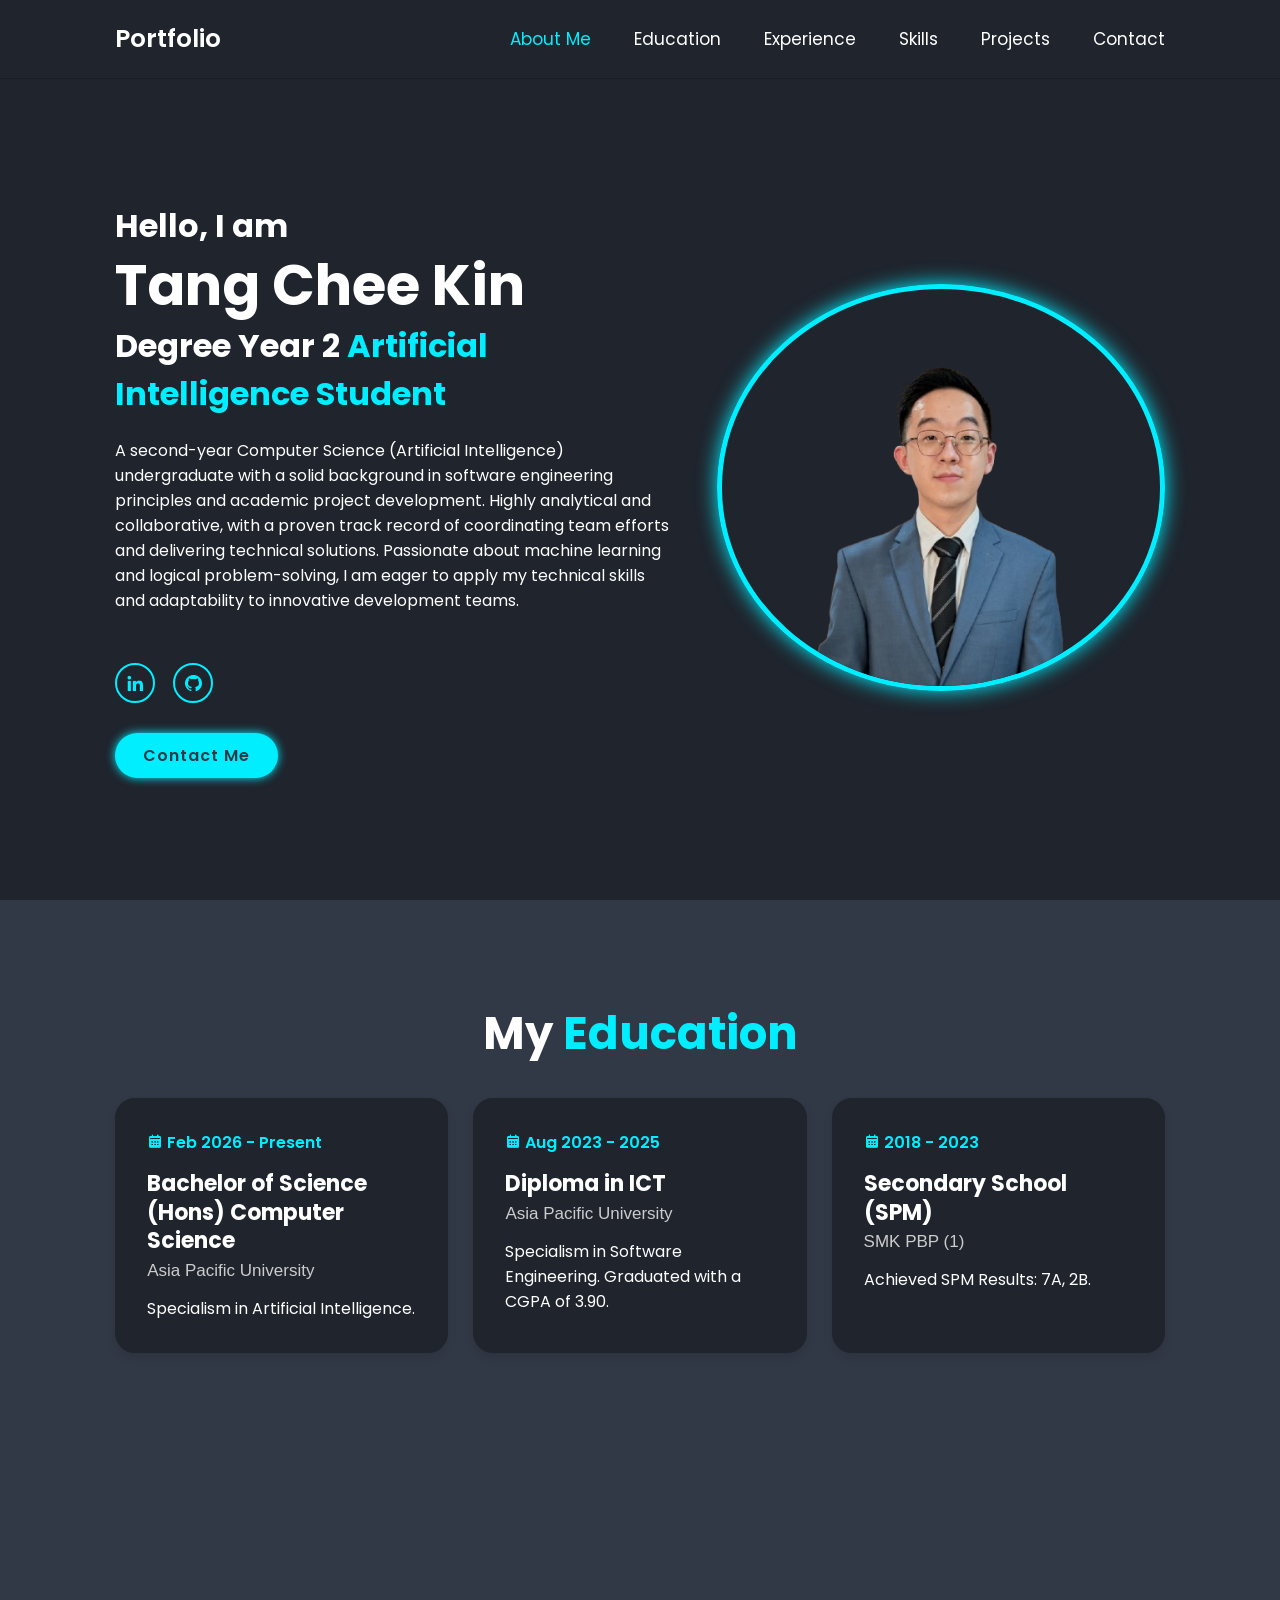
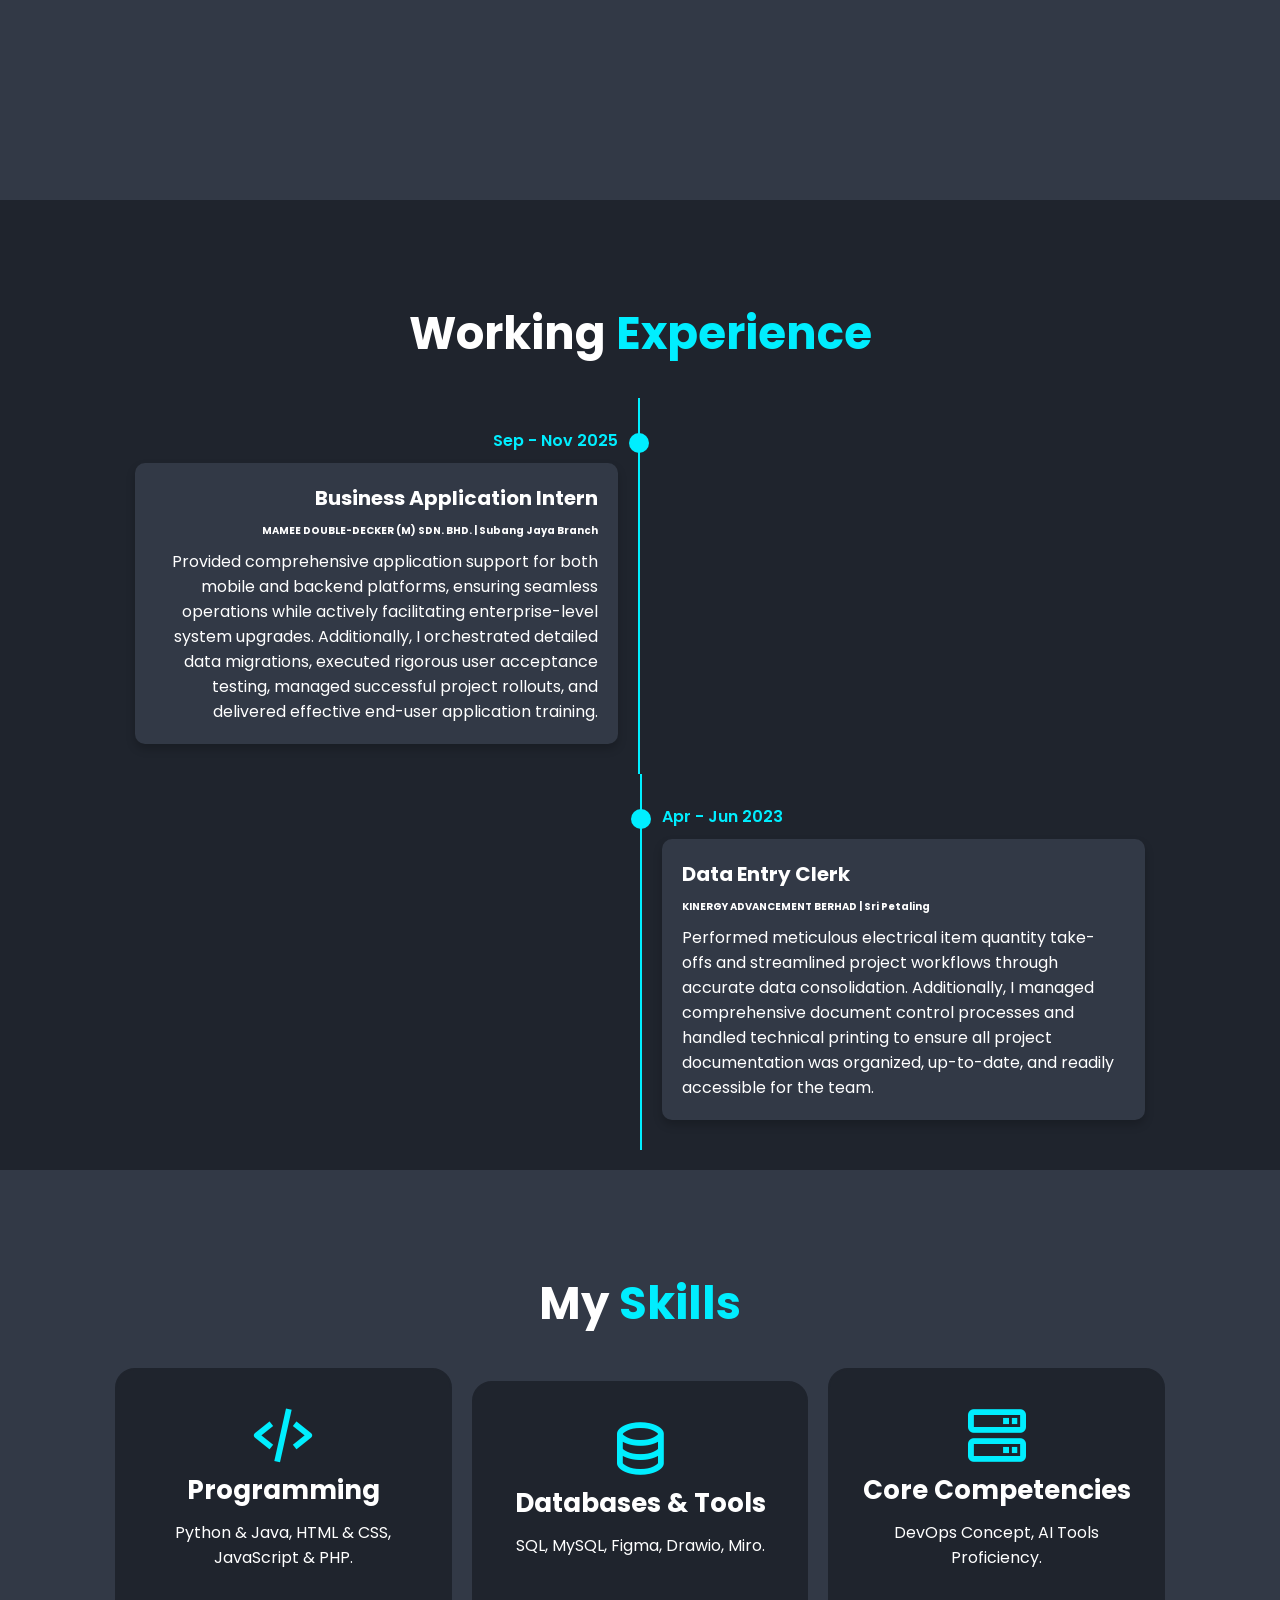
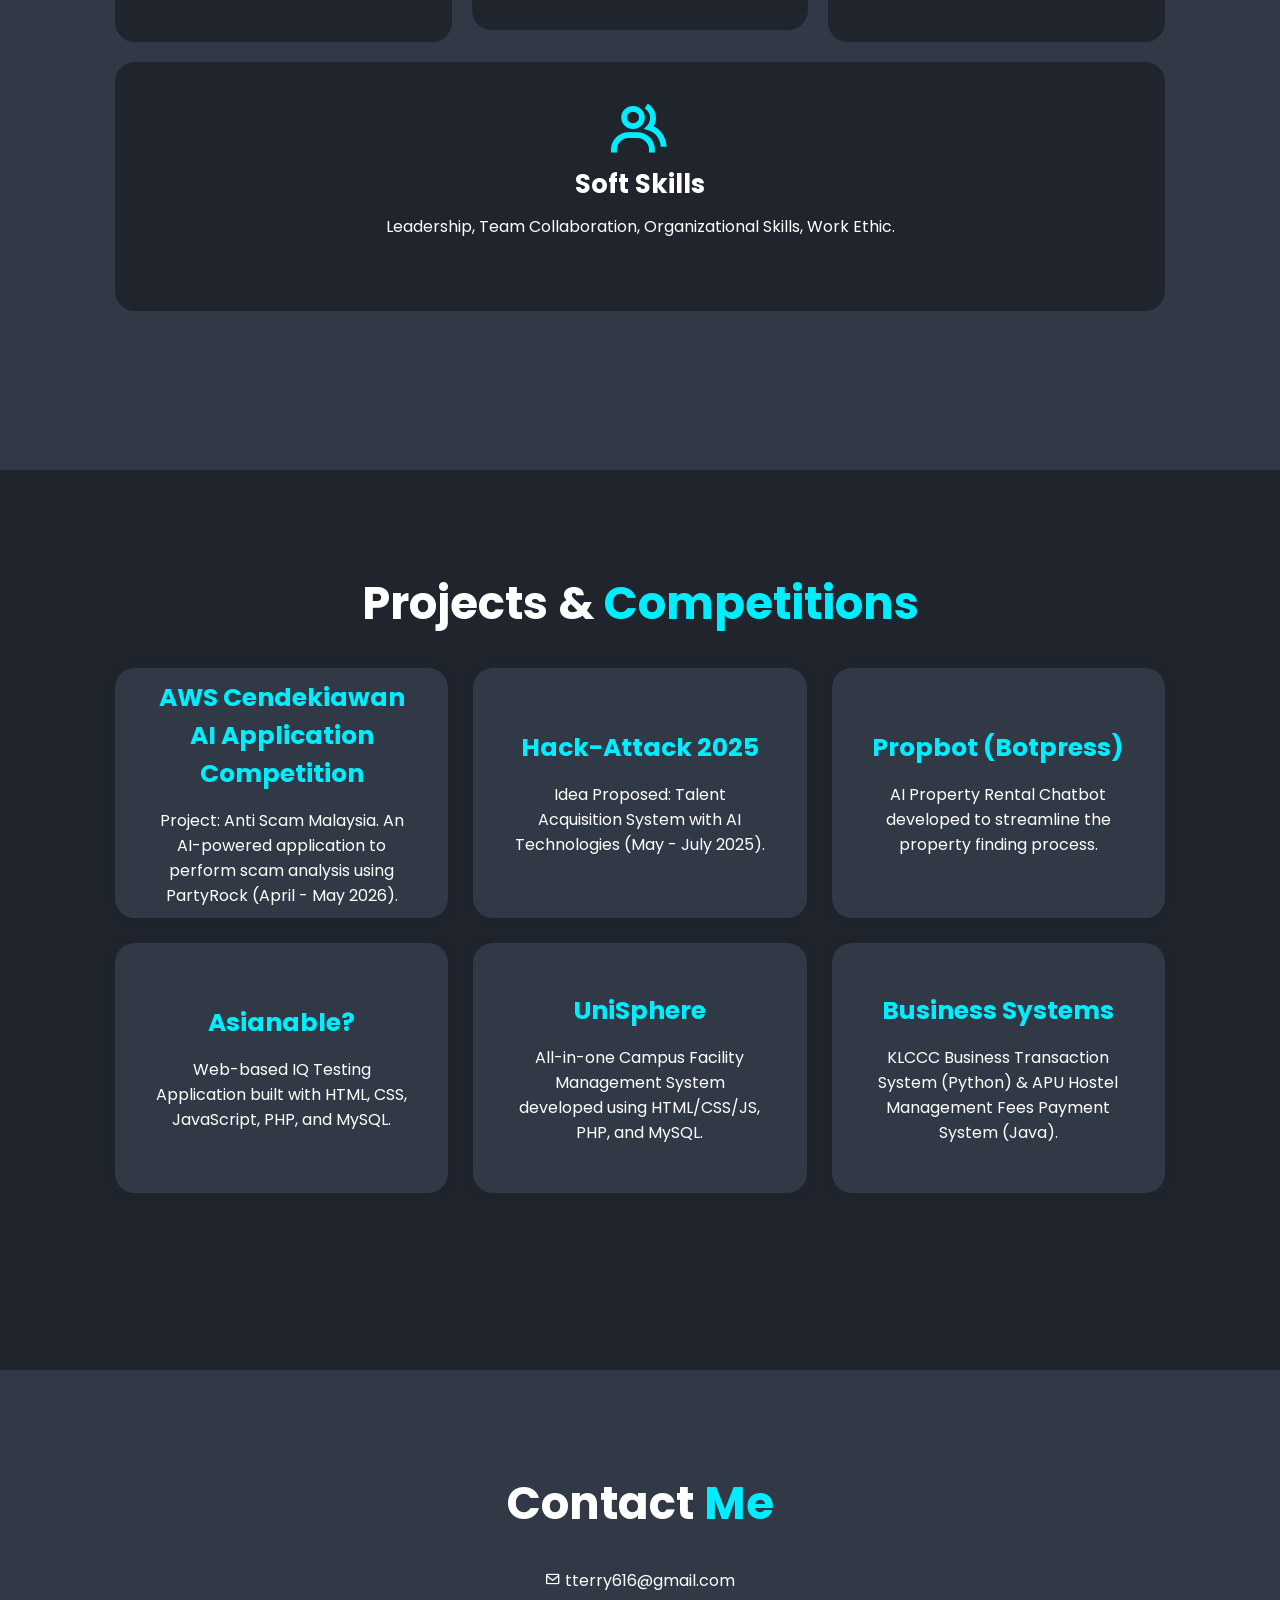
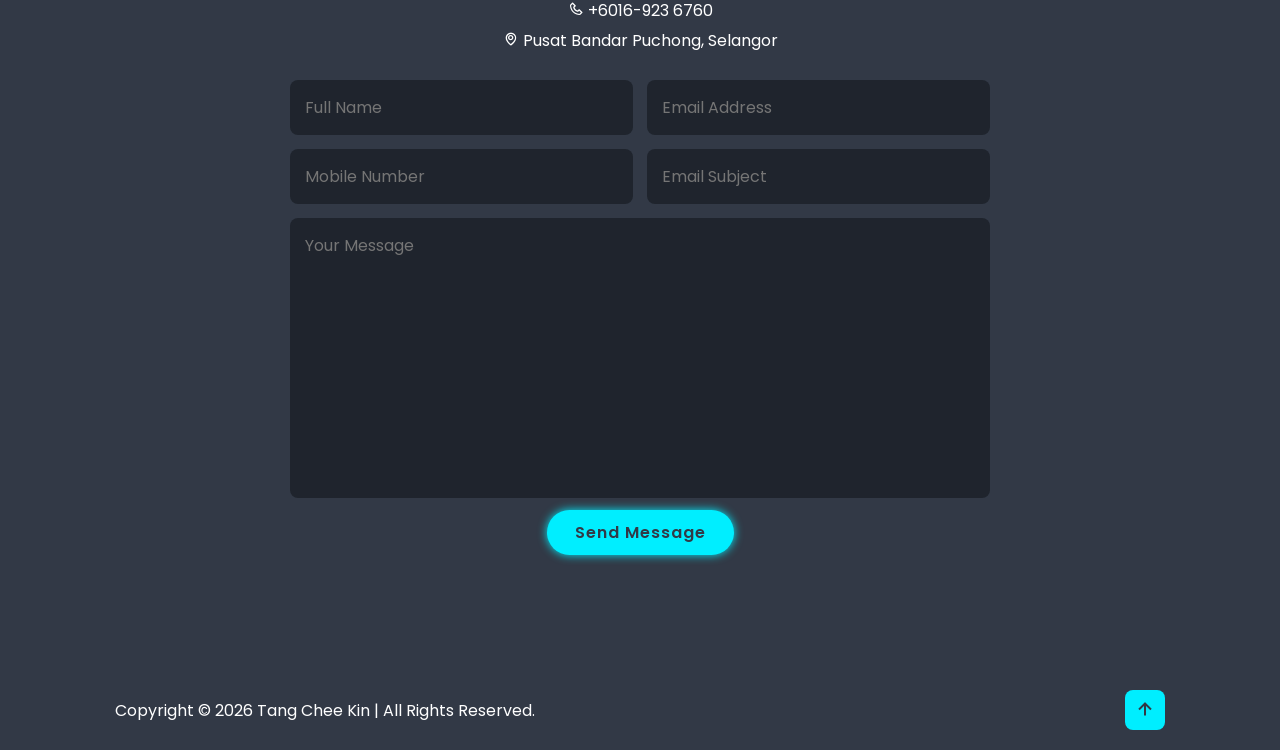
==== commit b9d3e396: "Update Content & Education Section Layout" ====
--- a/index.html
+++ b/index.html
@@ -32,8 +32,8 @@
         <div class="home-content">
             <h3>Hello, I am</h3>
             <h1>Tang Chee Kin</h1>
-            <h3>Year 2 CS (AI) Student & <span>Developer</span></h3>
-            <p>I am a Computer Science student majoring in Artificial Intelligence, building upon a solid foundation from my Diploma in Software Engineering. I have proven ability to work effectively in team environments, solve problems analytically, and manage time efficiently to meet project deadlines. I am eager to apply my technical skills and enthusiasm to dynamic development projects.</p>
+            <h3>Degree Year 2 <span>Artificial Intelligence Student</span></h3>
+            <p>A second-year Computer Science (Artificial Intelligence) undergraduate with a solid background in software engineering principles and academic project development. Highly analytical and collaborative, with a proven track record of coordinating team efforts and delivering technical solutions. Passionate about machine learning and logical problem-solving, I am eager to apply my technical skills and adaptability to innovative development teams.</p>
             <div class="social-media">
                 <a href="#"><i class='bx bxl-linkedin'></i></a>
                 <a href="#"><i class='bx bxl-github'></i></a>
@@ -41,31 +41,37 @@
             <a href="#contact" class="btn">Contact Me</a>
         </div>
         <div class="home-img">
-            <img src="CK_Profile.png" alt="Profile Picture of Tang Chee Kin">
+            <img src="Profile.png" alt="Profile Picture of Tang Chee Kin">
         </div>
     </section>
 
     <!-- Education Section -->
     <section class="education" id="education">
         <h2 class="heading">My <span>Education</span></h2>
-        <div class="education-row">
-            <div class="education-column">
-                <div class="education-box">
-                    <div class="education-content">
-                        <div class="content">
-                            <div class="year"><i class='bx bxs-calendar'></i> Present</div>
-                            <h3>Bachelor's Degree: Computer Science (Artificial Intelligence)</h3>
-                            <p>Currently in Year 2. Engaging in technical and philosophical studies, focusing on software development, machine learning, and AI ethics.</p>
-                        </div>
-                    </div>
-                    <div class="education-content">
-                        <div class="content">
-                            <div class="year"><i class='bx bxs-calendar'></i> 2023 - 2025</div>
-                            <h3>Diploma in Software Engineering</h3>
-                            <p>Asia Pacific University (Kuala Lumpur, Malaysia). Graduated with a Latest CGPA of 3.90. Gained a solid foundation in software development principles through comprehensive academic projects.</p>
-                        </div>
-                    </div>
-                </div>
+        
+        <div class="education-container">
+            <!-- Card 1 -->
+            <div class="education-card">
+                <div class="year"><i class='bx bxs-calendar'></i> Feb 2026 - Present</div>
+                <h3>Bachelor of Science (Hons) Computer Science</h3>
+                <h4>Asia Pacific University</h4>
+                <p>Specialism in Artificial Intelligence.</p>
+            </div>
+
+            <!-- Card 2 -->
+            <div class="education-card">
+                <div class="year"><i class='bx bxs-calendar'></i> Aug 2023 - 2025</div>
+                <h3>Diploma in ICT</h3>
+                <h4>Asia Pacific University</h4>
+                <p>Specialism in Software Engineering. Graduated with a CGPA of 3.90.</p>
+            </div>
+
+            <!-- Card 3 -->
+            <div class="education-card">
+                <div class="year"><i class='bx bxs-calendar'></i> 2018 - 2023</div>
+                <h3>Secondary School (SPM)</h3>
+                <h4>SMK PBP (1)</h4>
+                <p>Achieved SPM Results: 7A, 2B.</p>
             </div>
         </div>
     </section>
@@ -76,18 +82,20 @@
         <div class="timeline">
             <div class="timeline-item">
                 <div class="timeline-dot"></div>
-                <div class="timeline-date">Sep 2025 - Nov 2025</div>
+                <div class="timeline-date">Sep - Nov 2025</div>
                 <div class="timeline-content">
                     <h3>Business Application Intern</h3>
-                    <p>Completed a three-month professional internship focusing on business application solutions and technical system management.</p>
+                    <h4>MAMEE DOUBLE-DECKER (M) SDN. BHD. | Subang Jaya Branch</h4>
+                    <p style="margin-top: 1rem;">Provided comprehensive application support for both mobile and backend platforms, ensuring seamless operations while actively facilitating enterprise-level system upgrades. Additionally, I orchestrated detailed data migrations, executed rigorous user acceptance testing, managed successful project rollouts, and delivered effective end-user application training.</p>
                 </div>
             </div>
             <div class="timeline-item">
                 <div class="timeline-dot"></div>
-                <div class="timeline-date">Apr 2023 - Jun 2023</div>
+                <div class="timeline-date">Apr - Jun 2023</div>
                 <div class="timeline-content">
                     <h3>Data Entry Clerk</h3>
-                    <p>Worked in an electrical and lighting installation company. Responsible for calculating and organizing technical items for project documentation.</p>
+                    <h4>KINERGY ADVANCEMENT BERHAD | Sri Petaling</h4>
+                    <p style="margin-top: 1rem;">Performed meticulous electrical item quantity take-offs and streamlined project workflows through accurate data consolidation. Additionally, I managed comprehensive document control processes and handled technical printing to ensure all project documentation was organized, up-to-date, and readily accessible for the team.</p>
                 </div>
             </div>
         </div>
@@ -99,23 +107,23 @@
         <div class="skills-container">
             <div class="skill-box">
                 <i class='bx bx-code-alt'></i>
-                <h3>Languages</h3>
-                <p>Python, Java, R, PHP, HTML, CSS, JavaScript.</p>
+                <h3>Programming</h3>
+                <p>Python & Java, HTML & CSS, JavaScript & PHP.</p>
             </div>
             <div class="skill-box">
                 <i class='bx bx-data'></i>
-                <h3>Databases & AI</h3>
-                <p>SQL, MySQL, Machine Learning, Regression Models, AI Tools Proficiency.</p>
-            </div>
-            <div class="skill-box">
-                <i class='bx bxl-tux'></i>
-                <h3>Tools & Systems</h3>
-                <p>Figma, Draw.io, Miro, Linux System Administration, Network Configuration.</p>
+                <h3>Databases & Tools</h3>
+                <p>SQL, MySQL, Figma, Drawio, Miro.</p>
+            </div>
+            <div class="skill-box">
+                <i class='bx bx-server'></i>
+                <h3>Core Competencies</h3>
+                <p>DevOps Concept, AI Tools Proficiency.</p>
             </div>
             <div class="skill-box">
                 <i class='bx bx-group'></i>
-                <h3>Soft Skills & Languages</h3>
-                <p>Leadership, Team Collaboration, Native Chinese, Fluent English, Moderate Malay.</p>
+                <h3>Soft Skills</h3>
+                <p>Leadership, Team Collaboration, Organizational Skills, Work Ethic.</p>
             </div>
         </div>
     </section>
@@ -126,38 +134,38 @@
         <div class="portfolio-container">
             <div class="portfolio-box">
                 <div class="portfolio-layer">
-                    <h4>Anti-Scam Chatbot</h4>
-                    <p>GovTech & Social Impact competition (April 2026). Features scam message analysis and risk scoring.</p>
+                    <h4>AWS Cendekiawan AI Application Competition</h4>
+                    <p>Project: Anti Scam Malaysia. An AI-powered application to perform scam analysis using PartyRock (April - May 2026).</p>
                 </div>
             </div>
             <div class="portfolio-box">
                 <div class="portfolio-layer">
                     <h4>Hack-Attack 2025</h4>
-                    <p>Proposed a Talent Acquisition System integrated with AI Technologies.</p>
+                    <p>Idea Proposed: Talent Acquisition System with AI Technologies (May - July 2025).</p>
                 </div>
             </div>
             <div class="portfolio-box">
                 <div class="portfolio-layer">
                     <h4>Propbot (Botpress)</h4>
-                    <p>Developed an AI-driven property rental chatbot to assist users in finding accommodations.</p>
-                </div>
-            </div>
-            <div class="portfolio-box">
-                <div class="portfolio-layer">
-                    <h4>Facility Assignment AI</h4>
-                    <p>Implemented a Genetic Algorithm in Python to optimize candidate site selections.</p>
+                    <p>AI Property Rental Chatbot developed to streamline the property finding process.</p>
+                </div>
+            </div>
+            <div class="portfolio-box">
+                <div class="portfolio-layer">
+                    <h4>Asianable?</h4>
+                    <p>Web-based IQ Testing Application built with HTML, CSS, JavaScript, PHP, and MySQL.</p>
                 </div>
             </div>
             <div class="portfolio-box">
                 <div class="portfolio-layer">
                     <h4>UniSphere</h4>
-                    <p>Built an all-in-one Campus Facility Management System using HTML, CSS, JS, PHP, and MySQL.</p>
-                </div>
-            </div>
-            <div class="portfolio-box">
-                <div class="portfolio-layer">
-                    <h4>TechNova Labs</h4>
-                    <p>Designed a prototype Tour Management System in Java with comprehensive user roles.</p>
+                    <p>All-in-one Campus Facility Management System developed using HTML/CSS/JS, PHP, and MySQL.</p>
+                </div>
+            </div>
+            <div class="portfolio-box">
+                <div class="portfolio-layer">
+                    <h4>Business Systems</h4>
+                    <p>KLCCC Business Transaction System (Python) & APU Hostel Management Fees Payment System (Java).</p>
                 </div>
             </div>
         </div>
@@ -169,7 +177,7 @@
         
         <div style="text-align: center; margin-bottom: 2rem;">
             <p style="font-size: 1.6rem; margin-bottom: 0.5rem;"><i class='bx bx-envelope'></i> tterry616@gmail.com</p>
-            <p style="font-size: 1.6rem; margin-bottom: 0.5rem;"><i class='bx bx-phone'></i> +016-923 6760</p>
+            <p style="font-size: 1.6rem; margin-bottom: 0.5rem;"><i class='bx bx-phone'></i> +6016-923 6760</p>
             <p style="font-size: 1.6rem;"><i class='bx bx-map'></i> Pusat Bandar Puchong, Selangor</p>
         </div>
 
--- a/style.css
+++ b/style.css
@@ -164,6 +164,54 @@
 /* --- General Sections Styling --- */
 .education, .skills, .contact {
     background: var(--second-bg-color);
+}
+
+/* --- Education Cards Layout --- */
+.education-container {
+    display: grid;
+    grid-template-columns: repeat(auto-fit, minmax(300px, 1fr));
+    gap: 2.5rem;
+    align-items: stretch;
+    max-width: 1200px;
+    margin: 0 auto;
+}
+
+.education-card {
+    background: var(--bg-color); /* Gives contrast against the section background */
+    padding: 3rem;
+    border-radius: 2rem;
+    border: .2rem solid var(--bg-color);
+    box-shadow: 0 .5rem 1rem rgba(0,0,0,0.1);
+    transition: .5s ease;
+}
+
+.education-card:hover {
+    border-color: var(--main-color);
+    transform: translateY(-10px); /* Cool floating effect on hover */
+}
+
+.education-card .year {
+    font-size: 1.6rem;
+    color: var(--main-color);
+    font-weight: 600;
+    margin-bottom: 1.5rem;
+}
+
+.education-card h3 {
+    font-size: 2.2rem; /* Much larger, readable font */
+    line-height: 1.3;
+    margin-bottom: 0.5rem;
+}
+
+.education-card h4 {
+    font-size: 1.7rem;
+    color: #ccc; /* Slightly faded text for the University name */
+    margin-bottom: 1.5rem;
+    font-weight: 500;
+}
+
+.education-card p {
+    font-size: 1.6rem;
 }
 
 /* --- Experience Timeline --- */
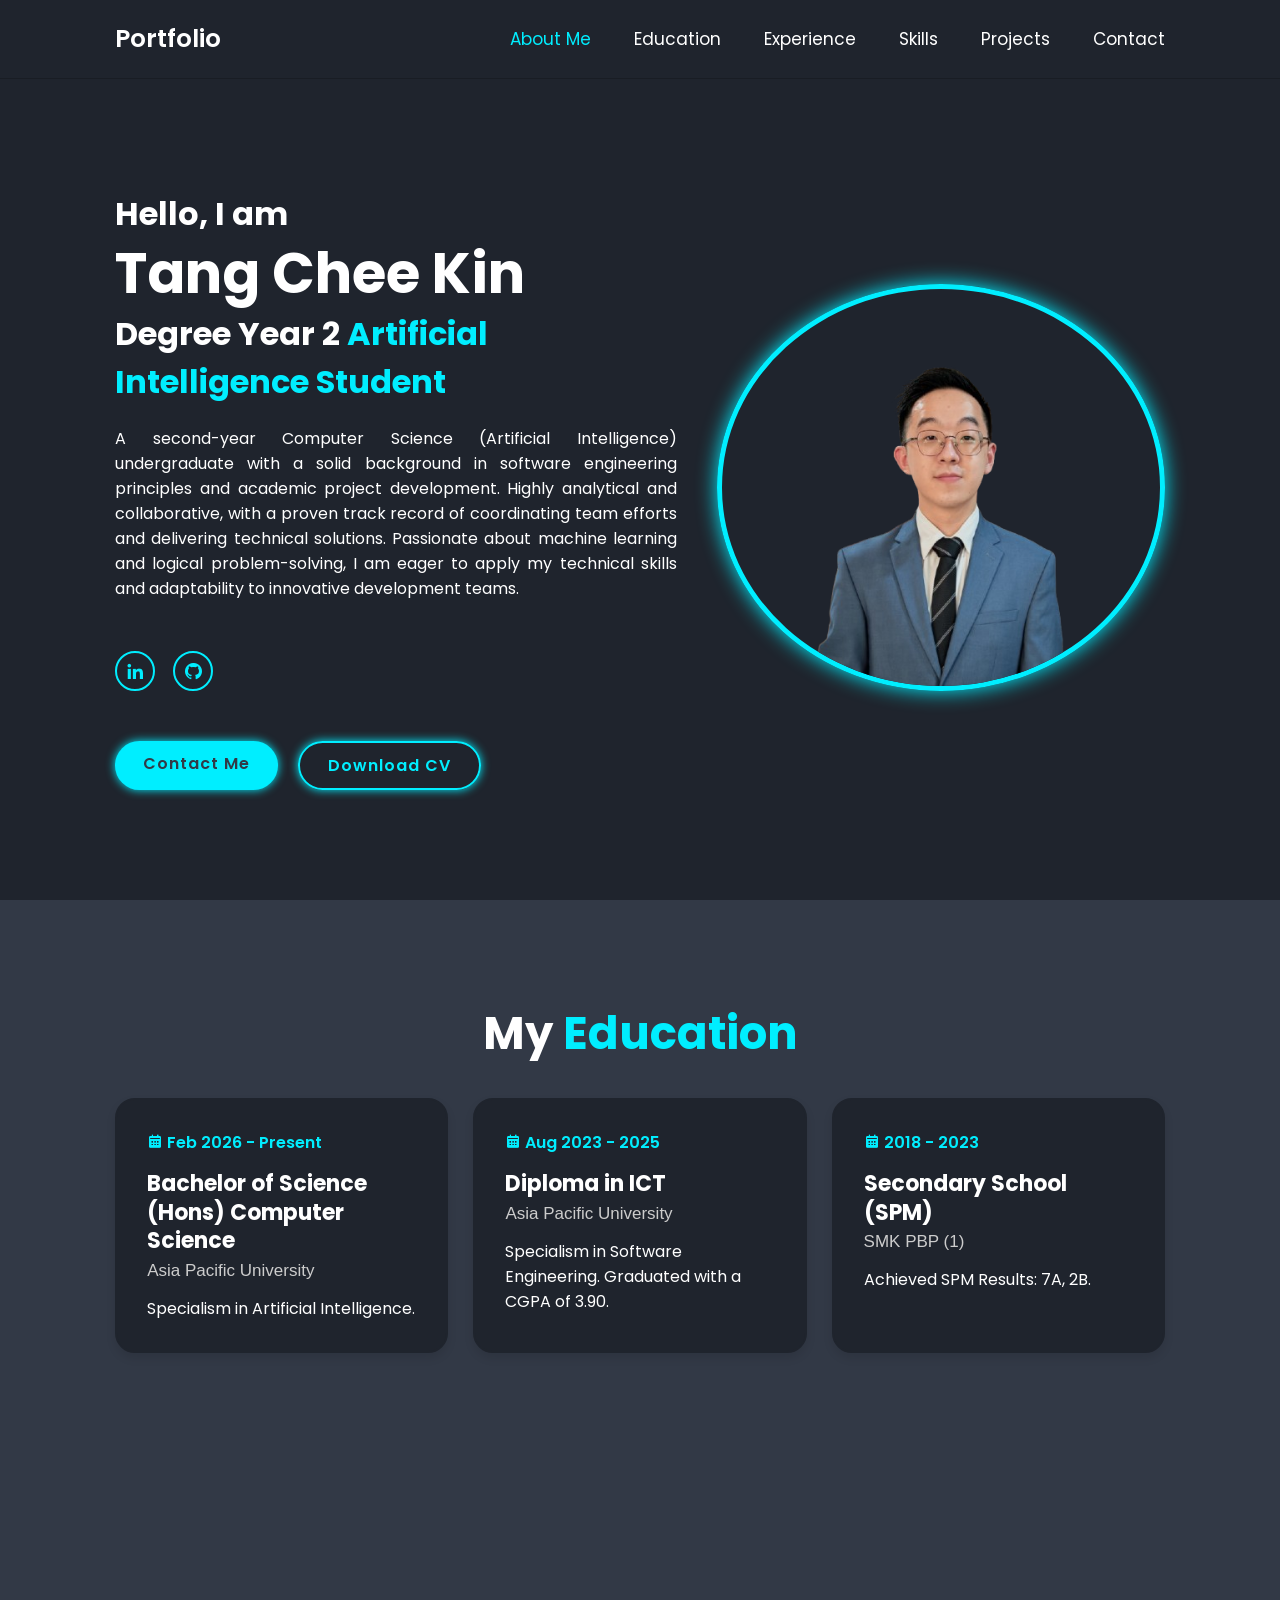
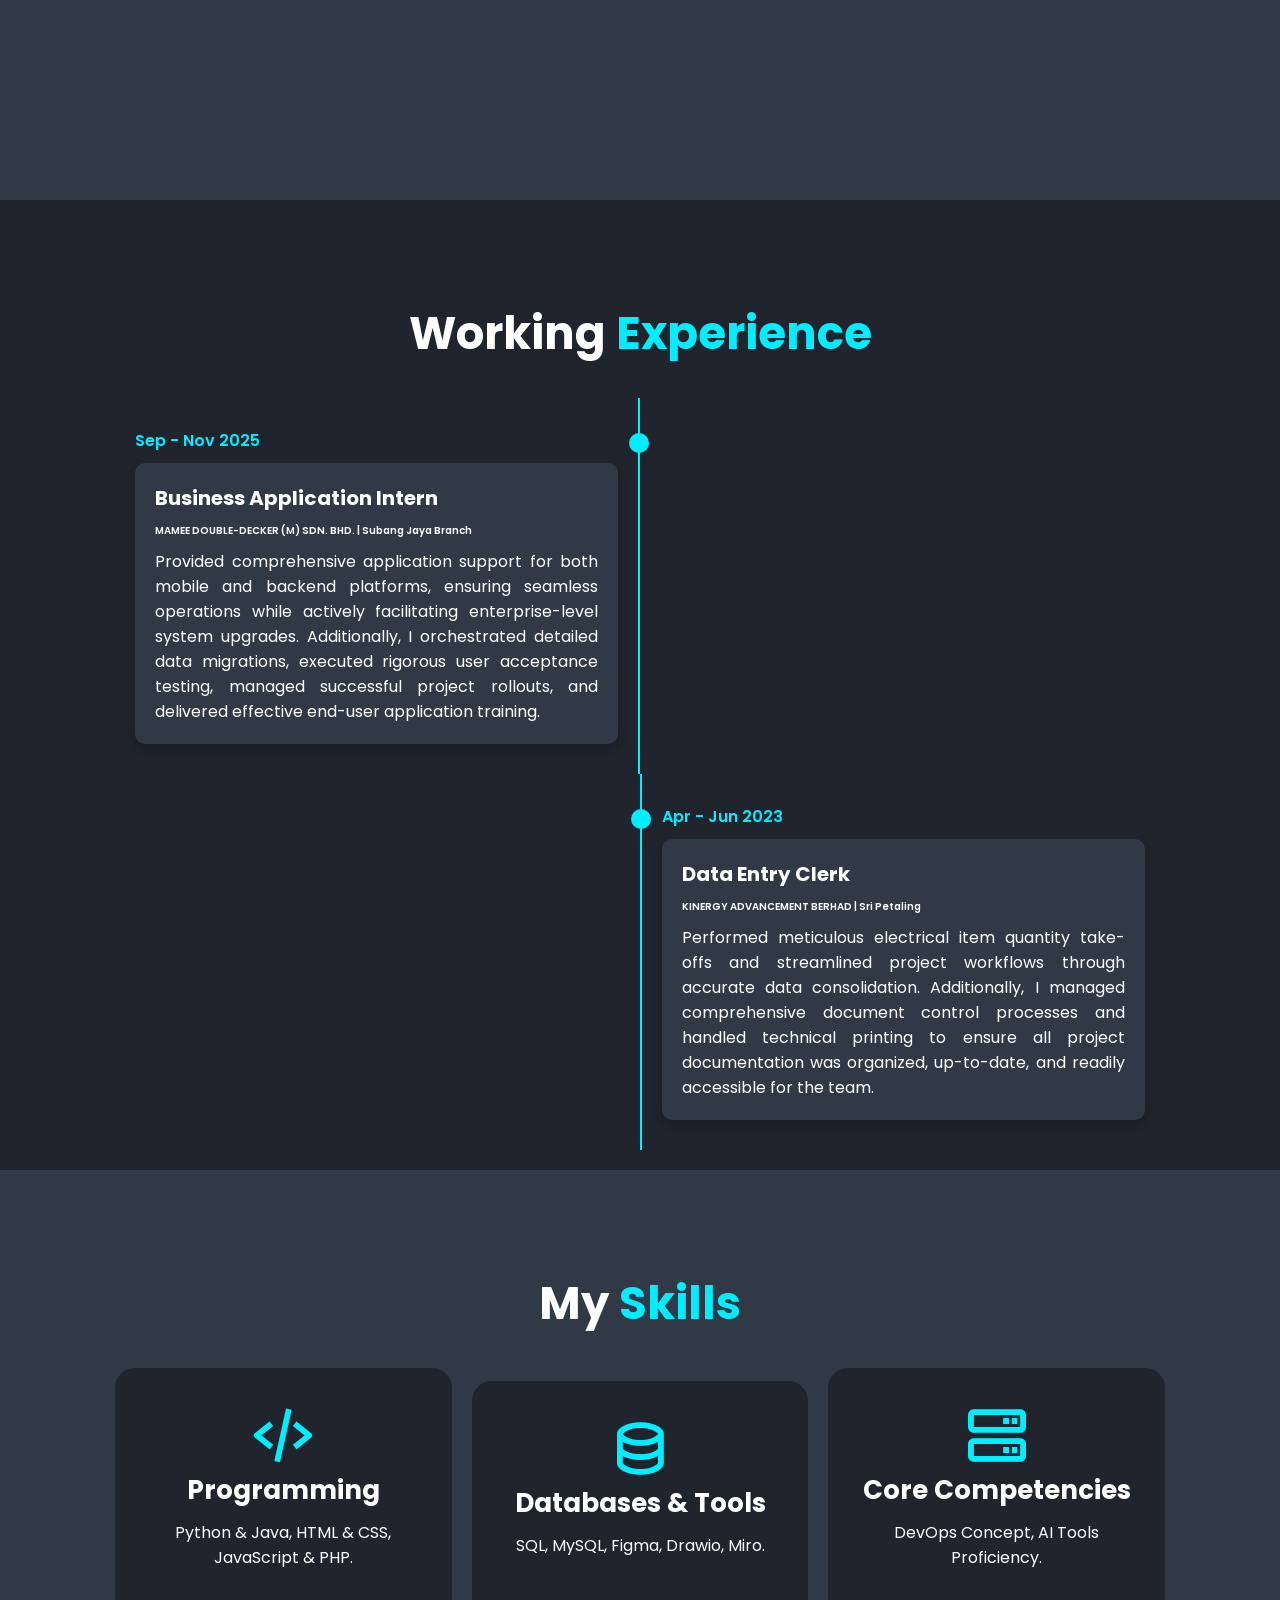
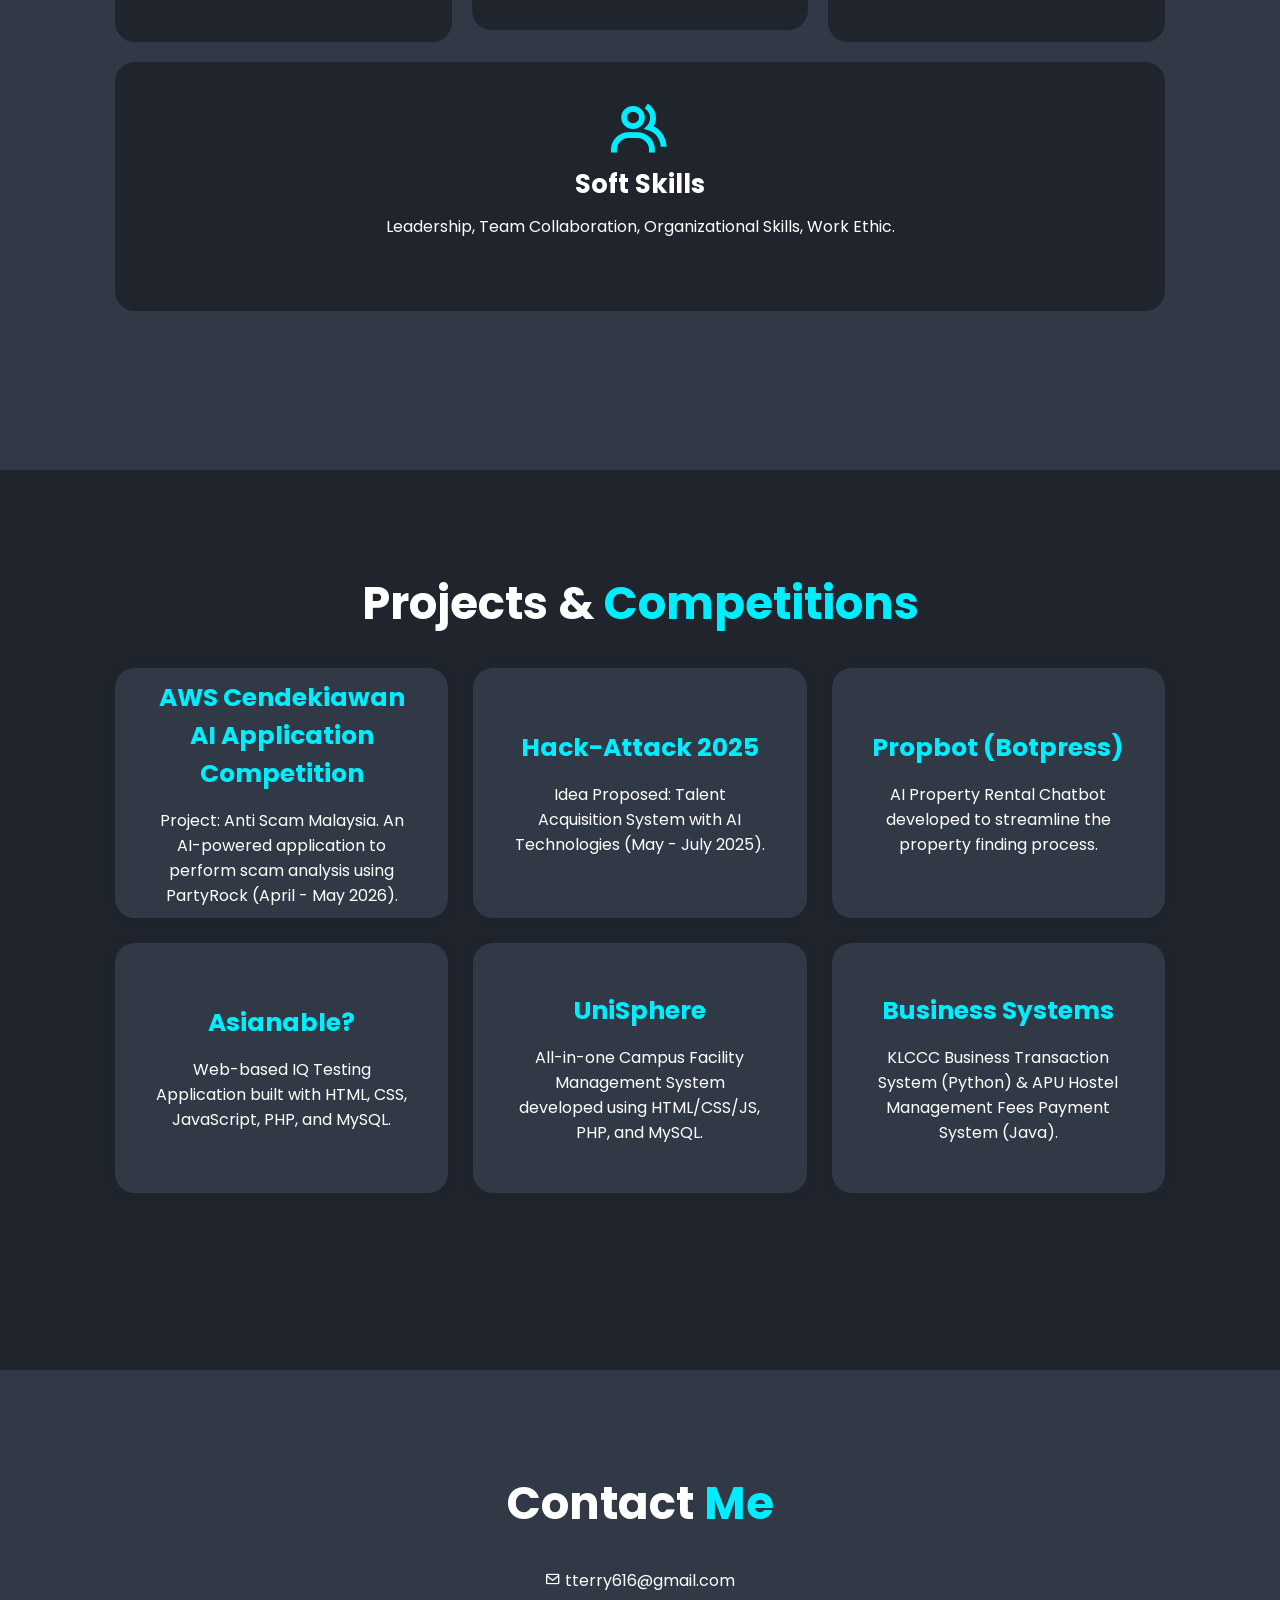
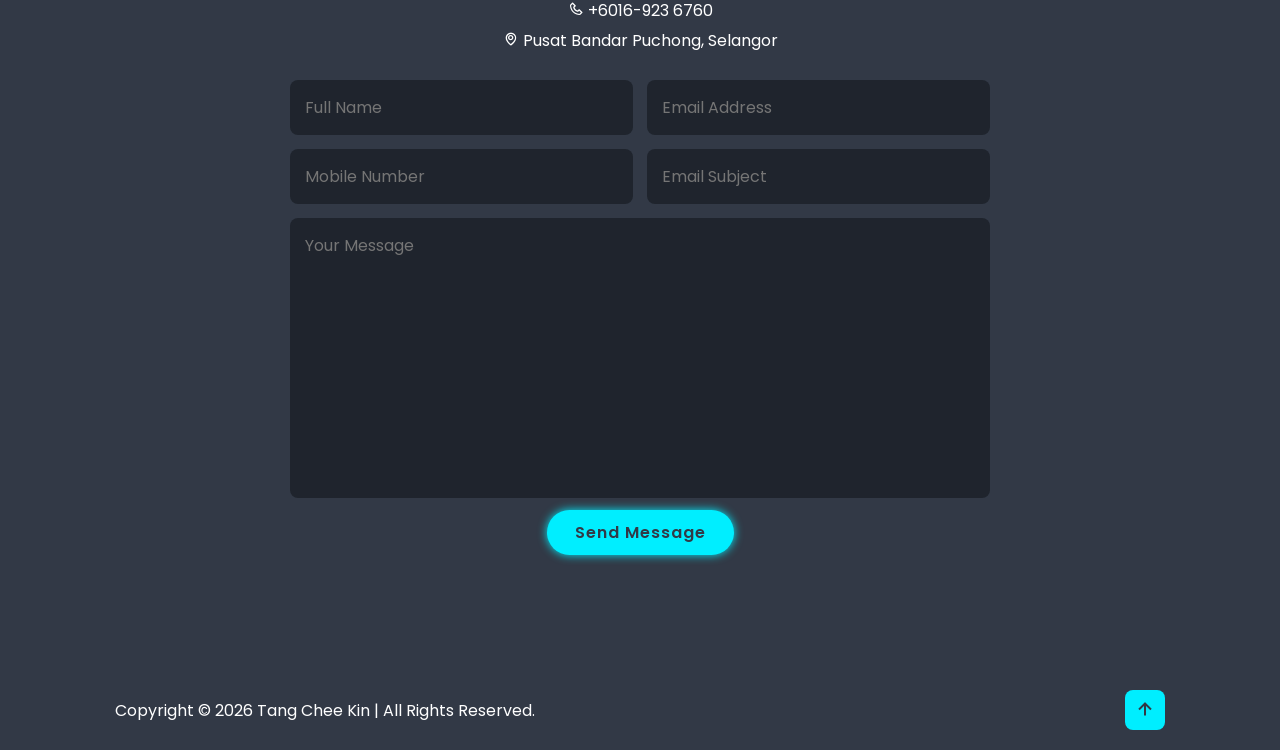
==== commit ca010223: "Update Content & Adjust Font size" ====
--- a/index.html
+++ b/index.html
@@ -38,7 +38,14 @@
                 <a href="#"><i class='bx bxl-linkedin'></i></a>
                 <a href="#"><i class='bx bxl-github'></i></a>
             </div>
-            <a href="#contact" class="btn">Contact Me</a>
+            
+            <!-- NEW: Button Box Container -->
+            <div class="btn-box">
+                <a href="#contact" class="btn">Contact Me</a>
+                <!-- The 'download' attribute tells the browser to download the file -->
+                <a href="TangCheeKin_CV.pdf" download class="btn btn-secondary">Download CV</a>
+            </div>
+            
         </div>
         <div class="home-img">
             <img src="Profile.png" alt="Profile Picture of Tang Chee Kin">
--- a/style.css
+++ b/style.css
@@ -114,6 +114,7 @@
 .home-content p {
     font-size: 1.6rem;
     margin-bottom: 2rem;
+    text-align: justify;
 }
 
 .social-media a {
@@ -159,6 +160,26 @@
     border-radius: 50%;
     border: 5px solid var(--main-color);
     box-shadow: 0 0 20px var(--main-color);
+}
+
+/* --- Home Button Box Styles --- */
+.btn-box {
+    display: flex;
+    gap: 2rem; /* Creates space between the two buttons */
+    margin-top: 2rem;
+}
+
+/* Secondary Button Style (Outline) */
+.btn.btn-secondary {
+    background: transparent;
+    color: var(--main-color);
+    border: .2rem solid var(--main-color);
+}
+
+/* Swap colors when hovering over the secondary button */
+.btn.btn-secondary:hover {
+    background: var(--main-color);
+    color: var(--second-bg-color);
 }
 
 /* --- General Sections Styling --- */
@@ -230,13 +251,18 @@
 
 .timeline-item:nth-child(even) {
     left: 50%;
+    text-align: justify;
 }
 
 .timeline-item:nth-child(odd) {
     left: 0;
-    text-align: right;
+    text-align: justify;
     border-left: none;
     border-right: .2rem solid var(--main-color);
+}
+
+.timeline-item h4{
+    font-weight: 600;
 }
 
 .timeline-dot {
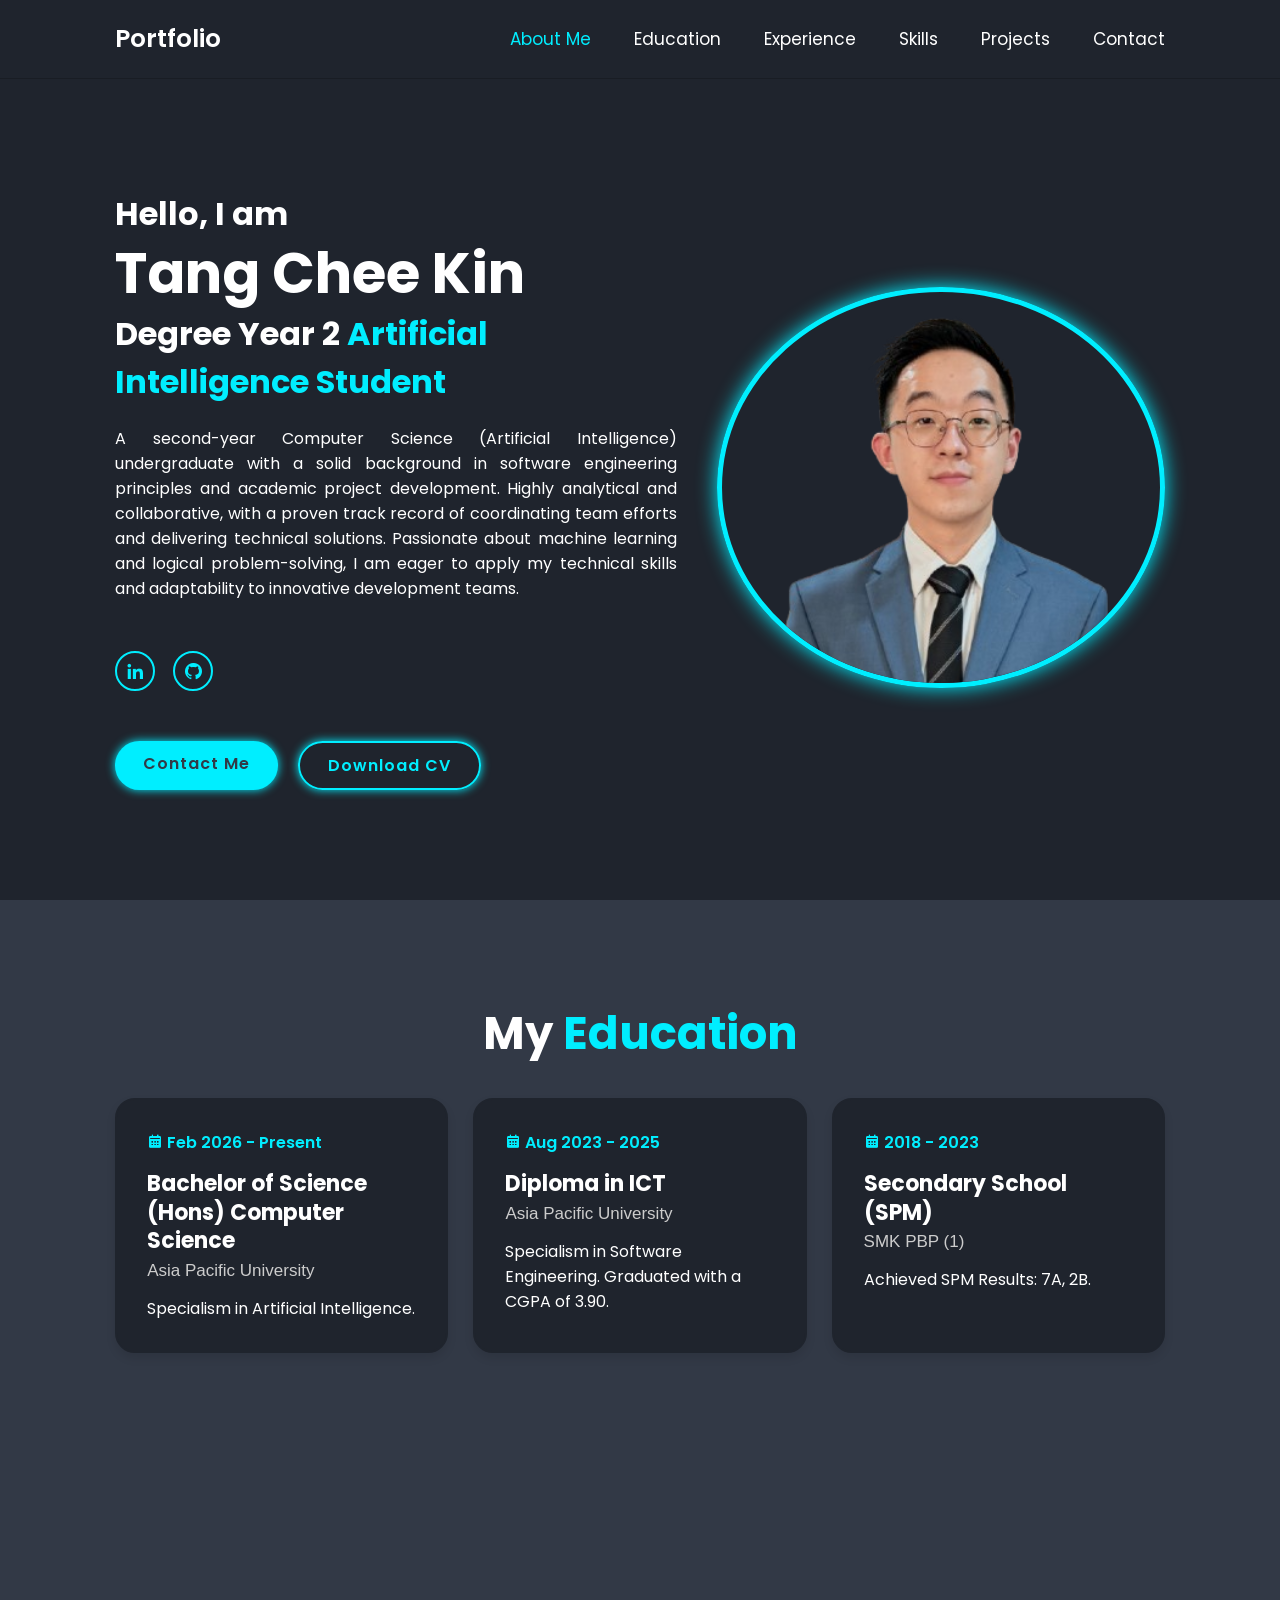
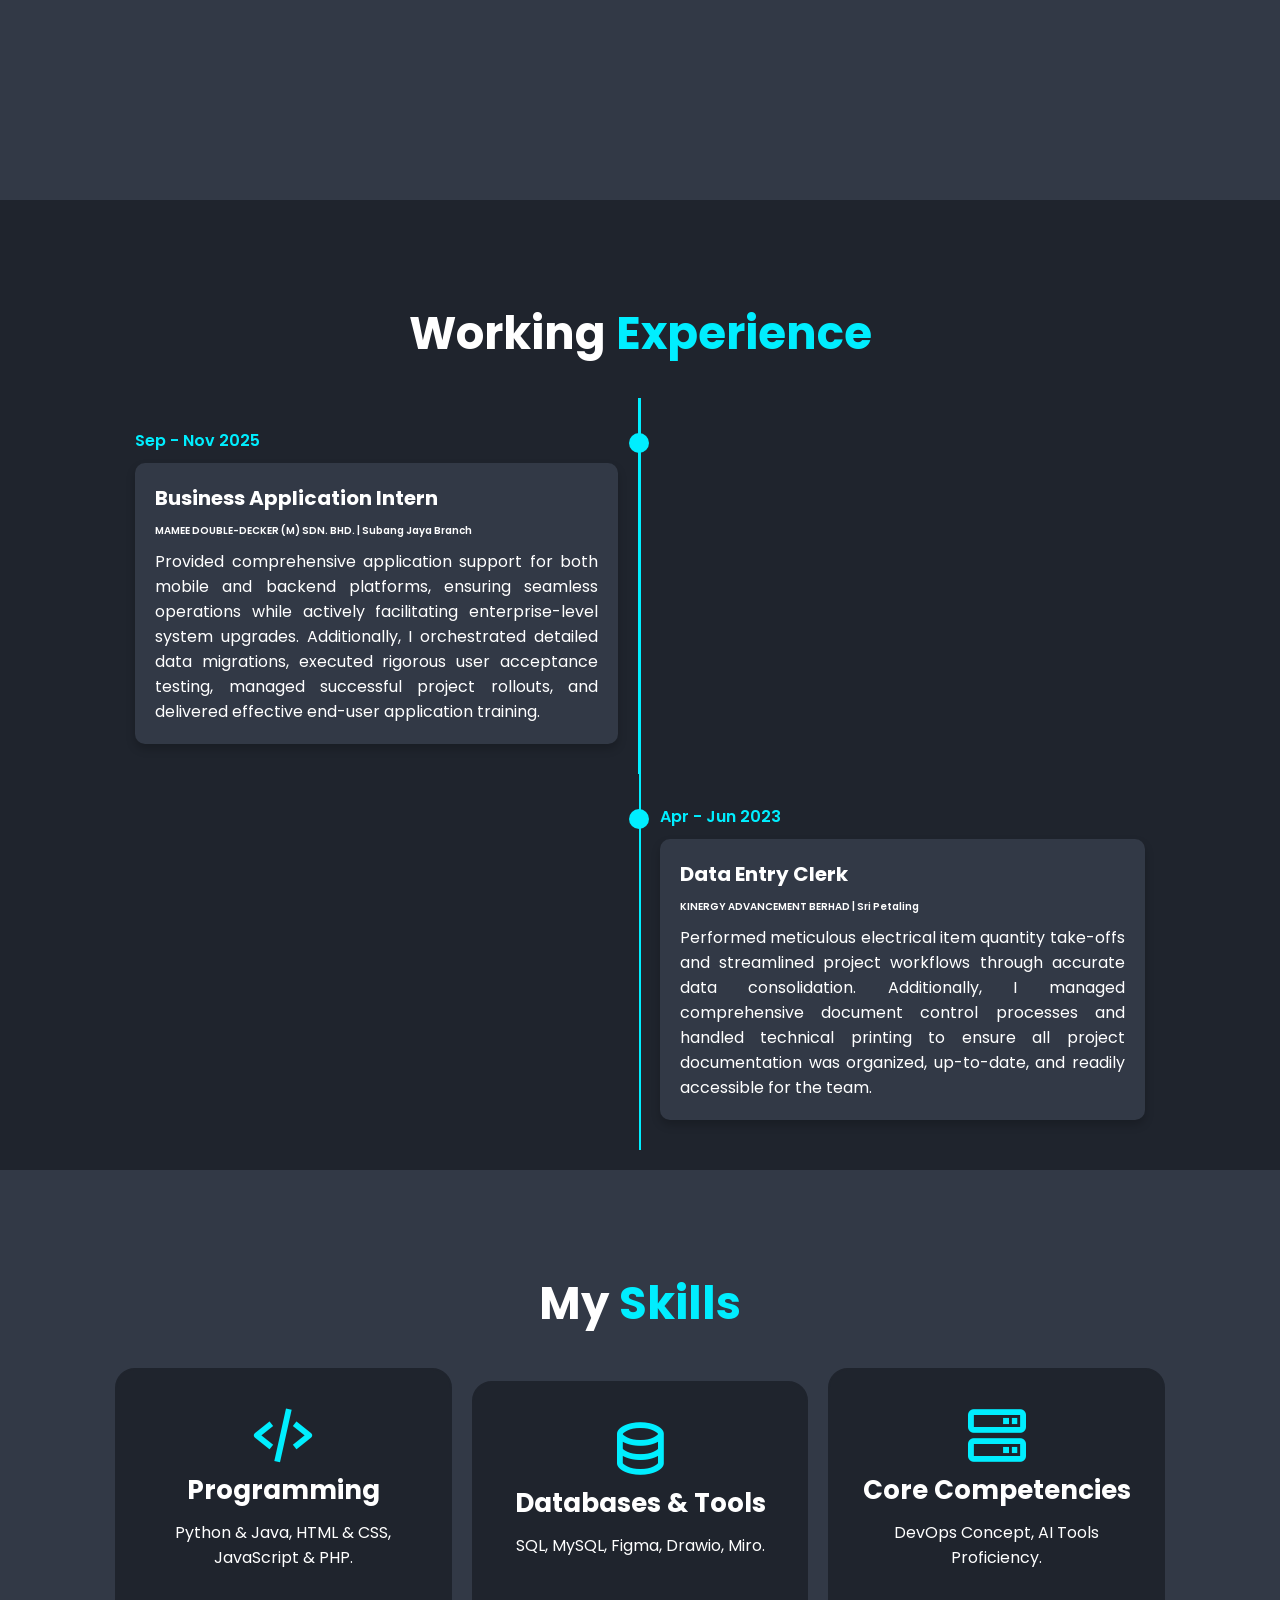
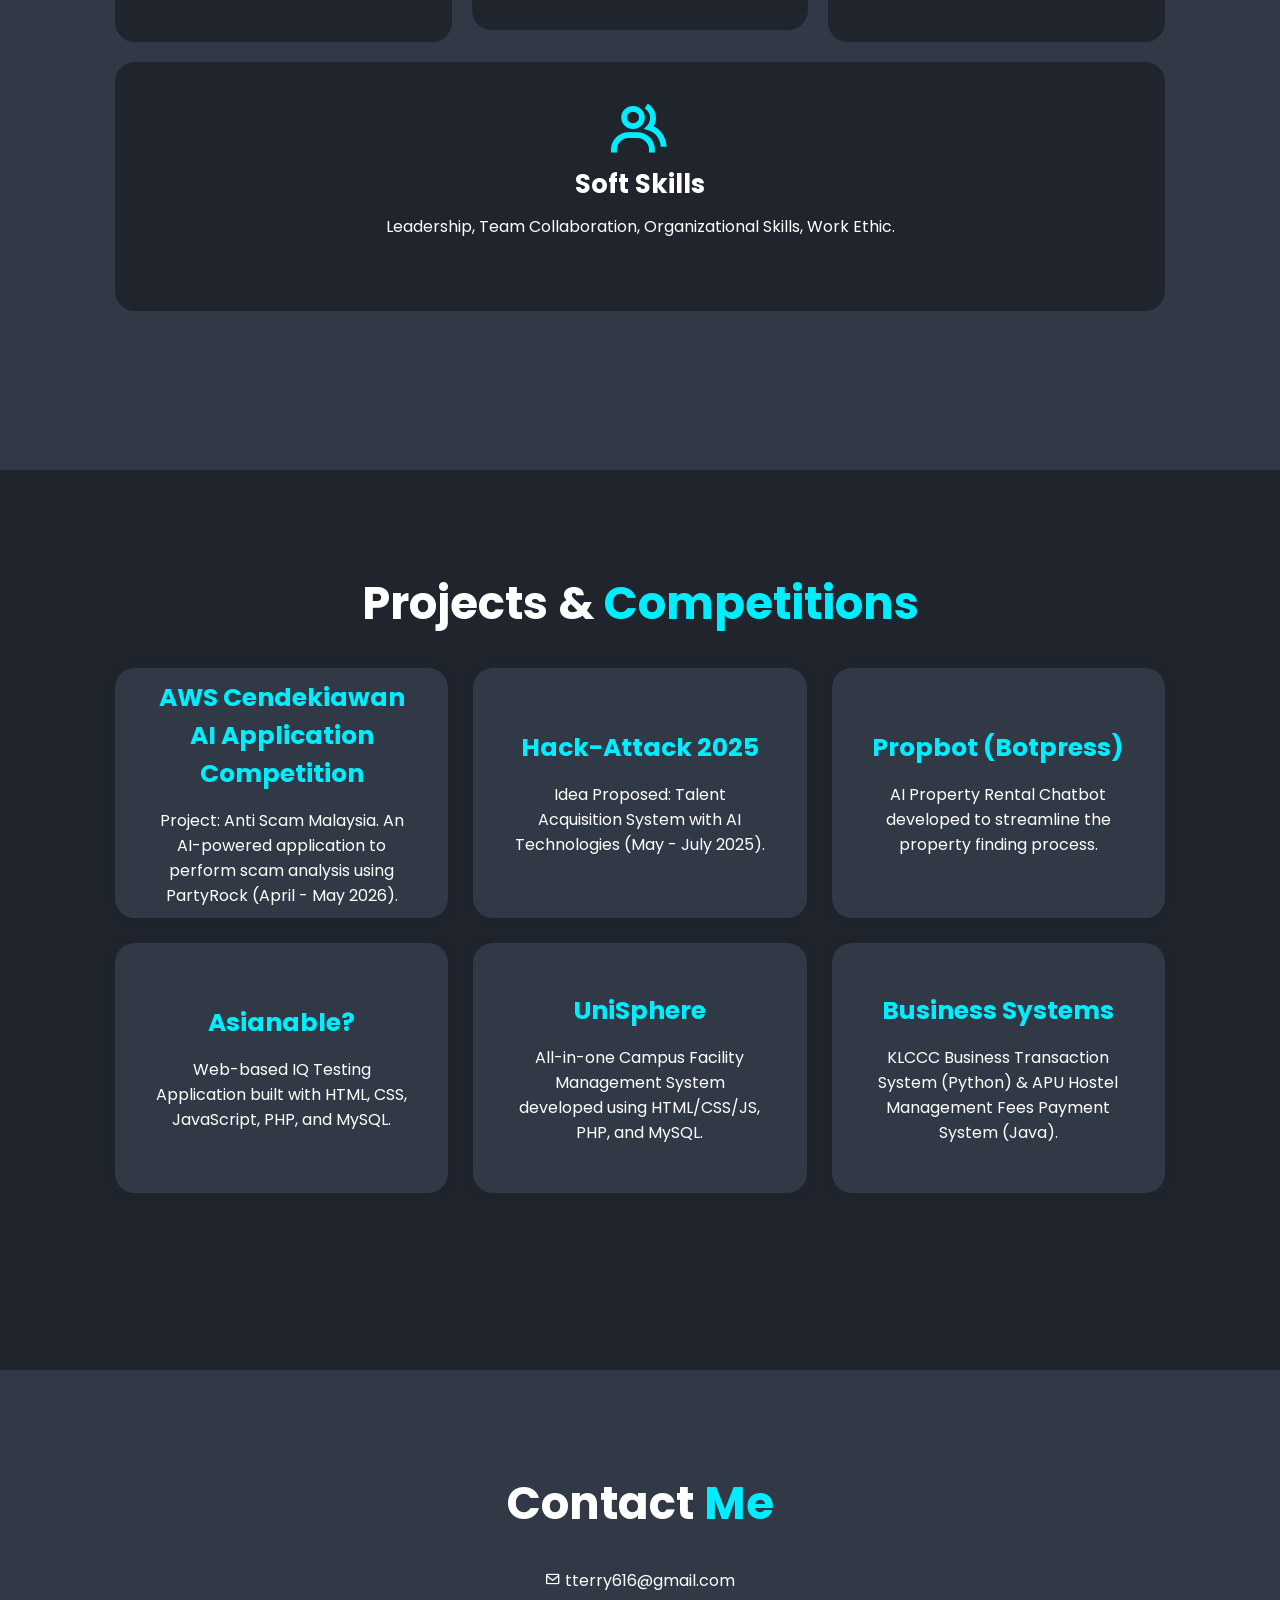
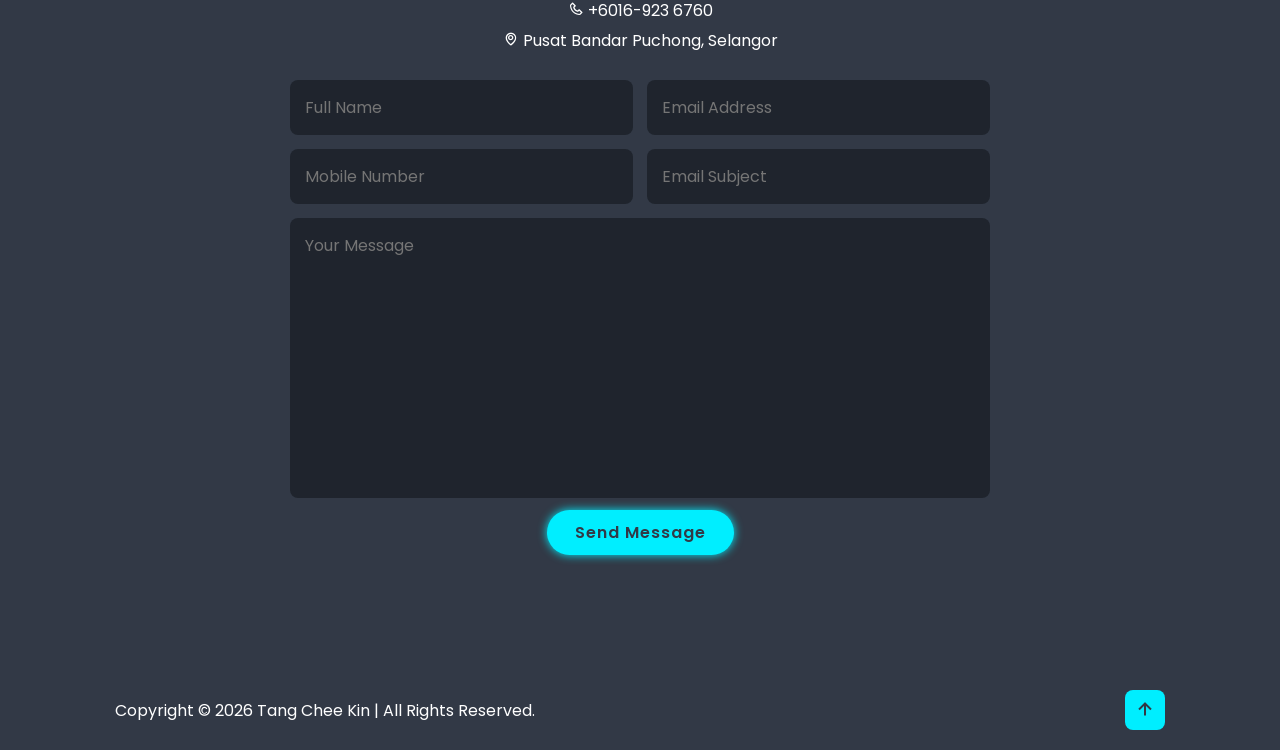
==== commit 4ceed7bf: "Update navigation button" ====
--- a/index.html
+++ b/index.html
@@ -35,8 +35,8 @@
             <h3>Degree Year 2 <span>Artificial Intelligence Student</span></h3>
             <p>A second-year Computer Science (Artificial Intelligence) undergraduate with a solid background in software engineering principles and academic project development. Highly analytical and collaborative, with a proven track record of coordinating team efforts and delivering technical solutions. Passionate about machine learning and logical problem-solving, I am eager to apply my technical skills and adaptability to innovative development teams.</p>
             <div class="social-media">
-                <a href="#"><i class='bx bxl-linkedin'></i></a>
-                <a href="#"><i class='bx bxl-github'></i></a>
+                <a href="www.linkedin.com/in/chee-kin-tang-a771b1345"><i class='bx bxl-linkedin'></i></a>
+                <a href="https://github.com/CK-Tang0413"><i class='bx bxl-github'></i></a>
             </div>
             
             <!-- NEW: Button Box Container -->
--- a/style.css
+++ b/style.css
@@ -242,11 +242,22 @@
     margin: 0 auto;
 }
 
+.timeline::after {
+    content: '';
+    position: absolute;
+    width: .2rem;
+    background: var(--main-color);
+    top: 0;
+    bottom: 0;
+    left: 50%;
+    margin-left: -.1rem; /* Centers the line perfectly */
+    z-index: 1;
+}
+
 .timeline-item {
     padding: 3rem 2rem;
     position: relative;
     width: 50%;
-    border-left: .2rem solid var(--main-color);
 }
 
 .timeline-item:nth-child(even) {
@@ -451,9 +462,29 @@
     html {
         font-size: 55%;
     }
-    .timeline-item { width: 100%; border-left: .2rem solid var(--main-color); border-right: none;}
-    .timeline-item:nth-child(even), .timeline-item:nth-child(odd) { left: 0; text-align: left; }
-    .timeline-item:nth-child(odd) .timeline-dot, .timeline-item:nth-child(even) .timeline-dot { left: -1.1rem; }
+    
+    /* Move the single continuous line to the far left edge */
+    .timeline::after {
+        left: 0;
+        margin-left: 0;
+    }
+
+    .timeline-item { 
+        width: 100%; 
+    }
+    
+    .timeline-item:nth-child(even), 
+    .timeline-item:nth-child(odd) { 
+        left: 0; 
+        text-align: left; 
+    }
+
+    /* Ensure all dots align on the left side of the screen */
+    .timeline-item:nth-child(odd) .timeline-dot, 
+    .timeline-item:nth-child(even) .timeline-dot { 
+        left: -1rem; 
+        right: auto;
+    }
 }
 
 @media (max-width: 768px) {
